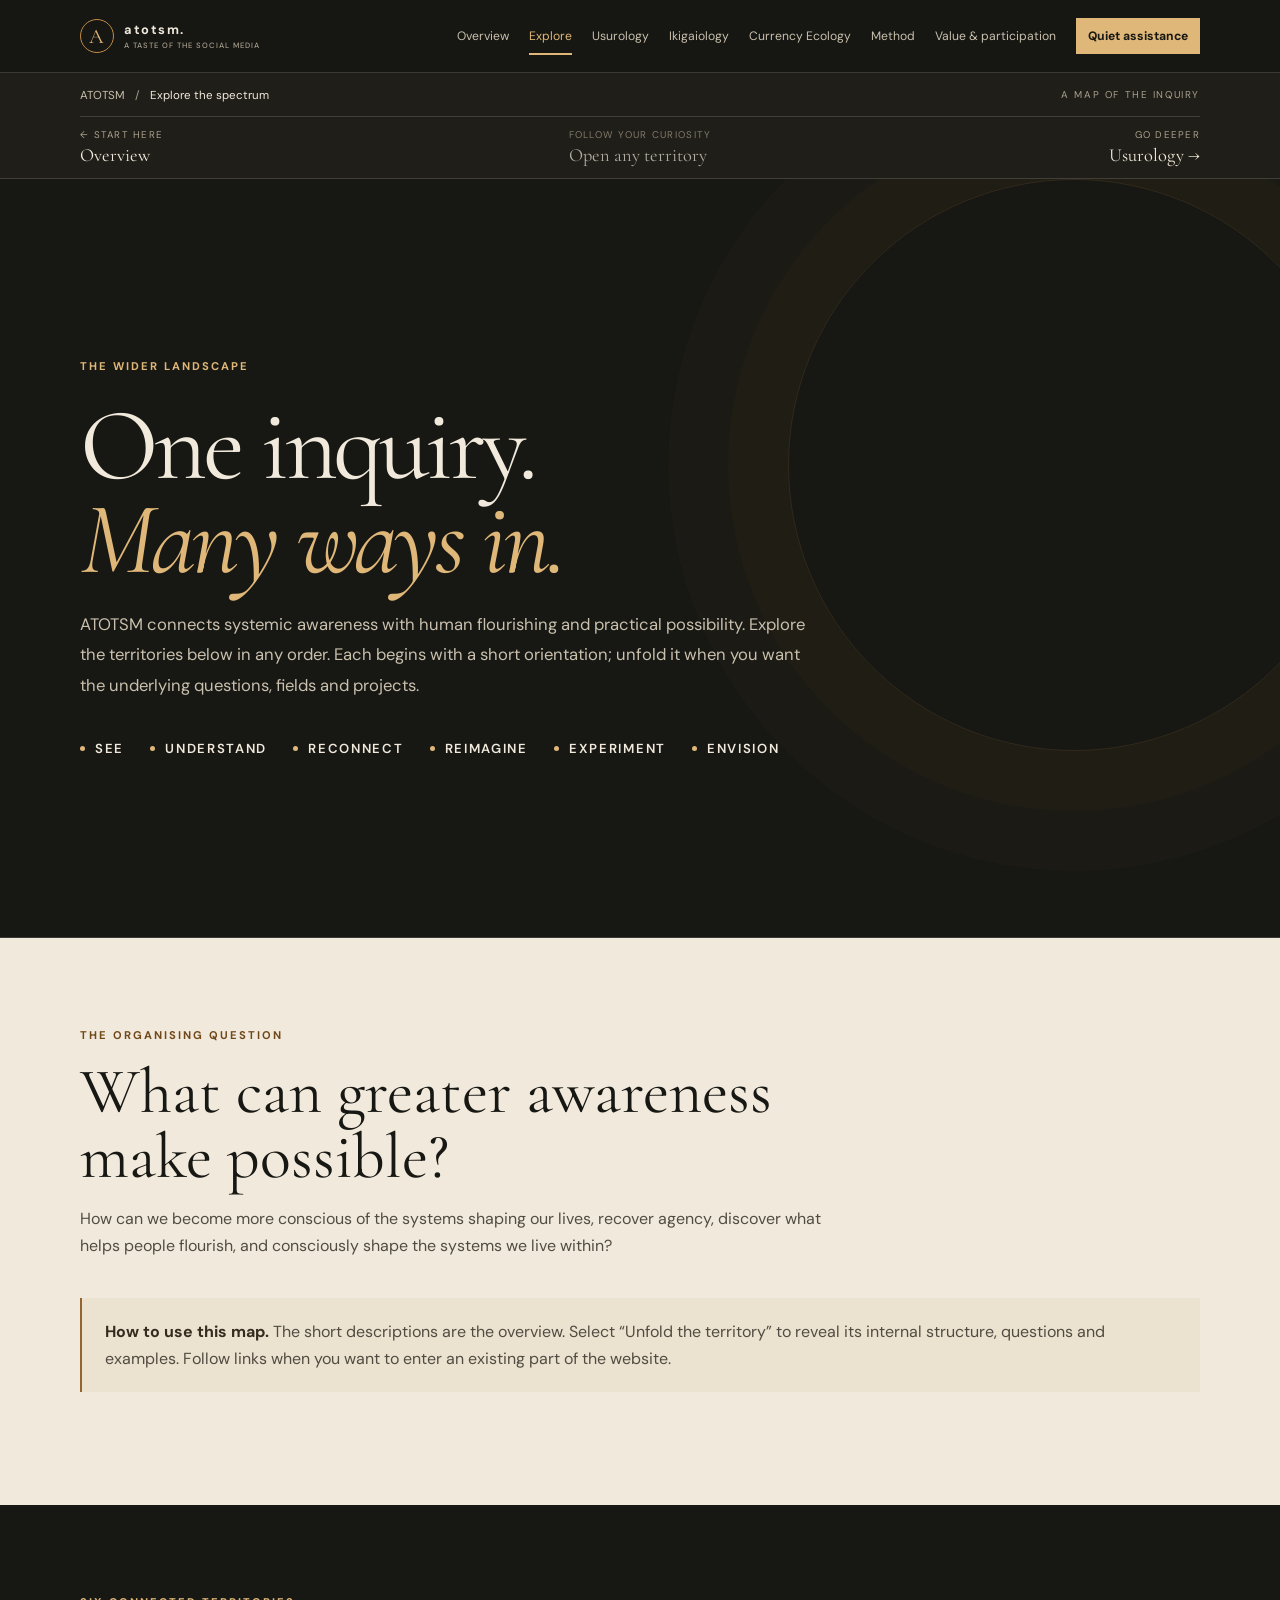
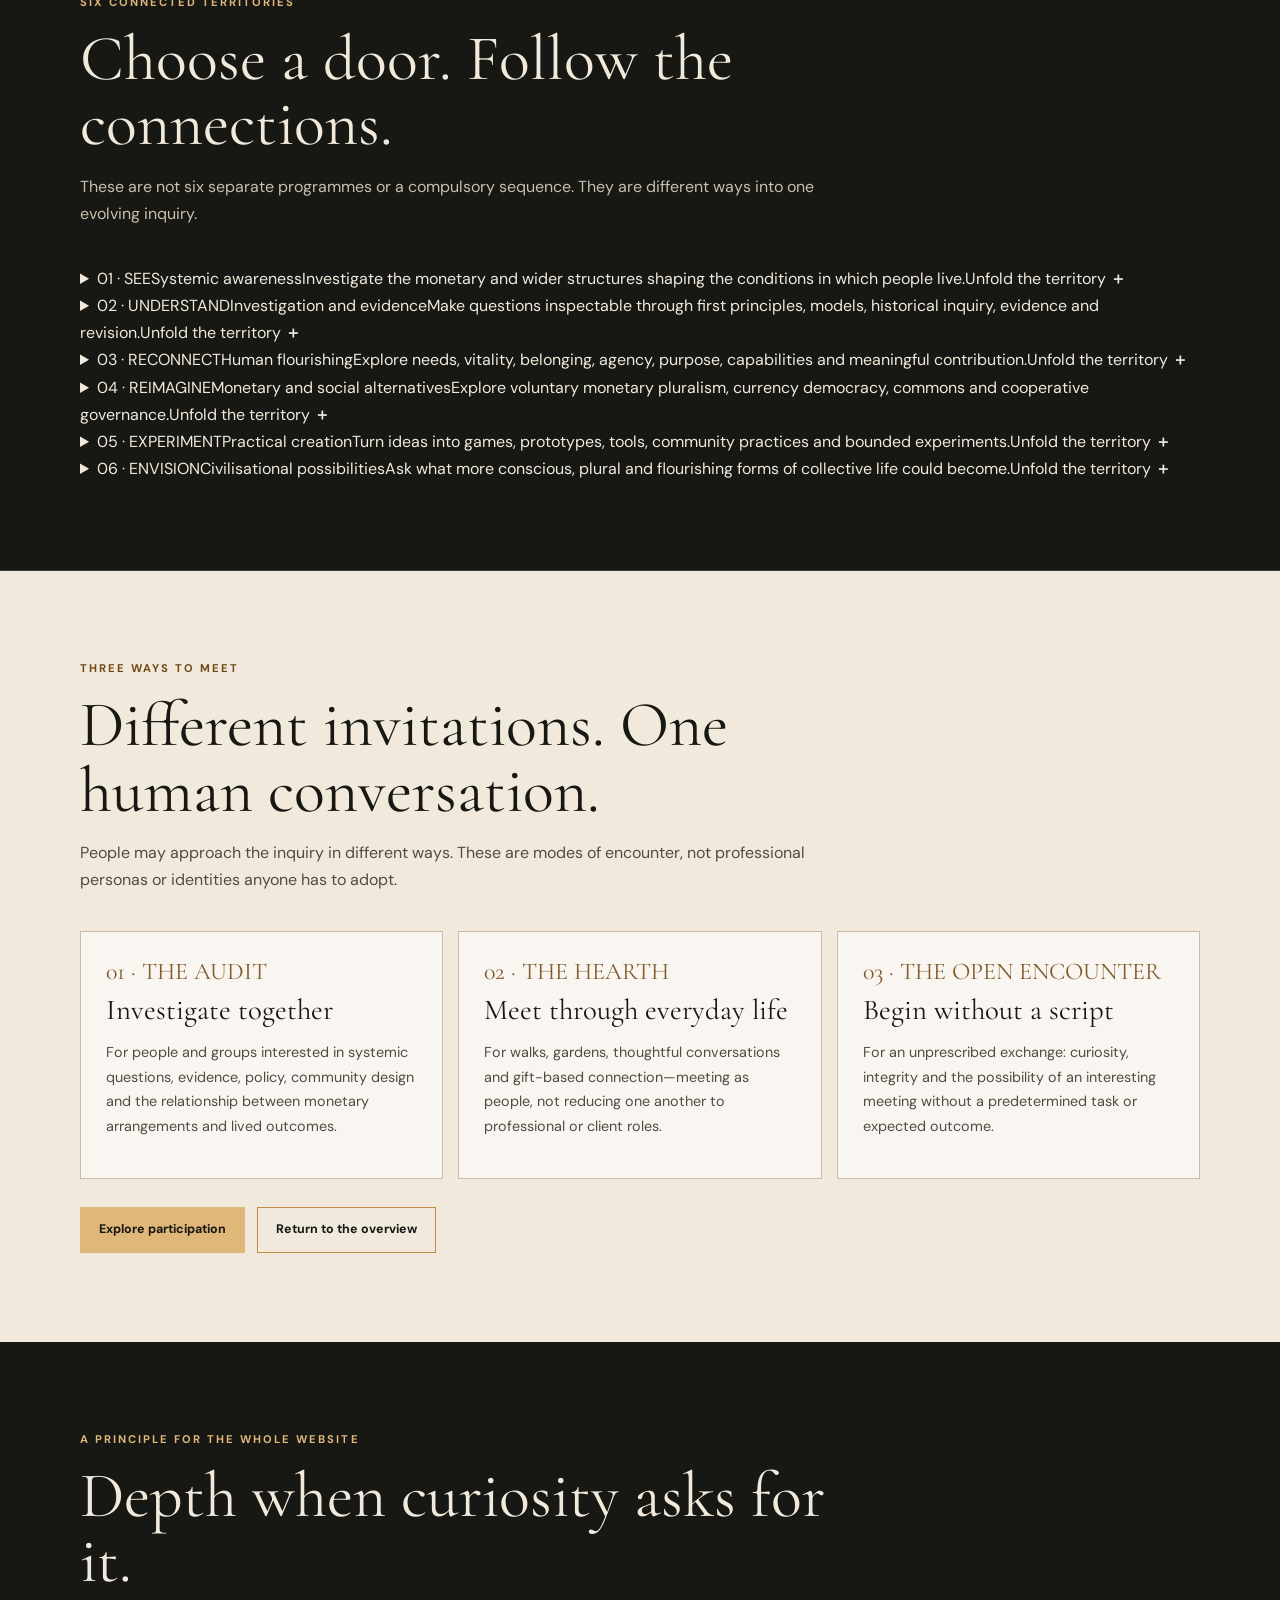
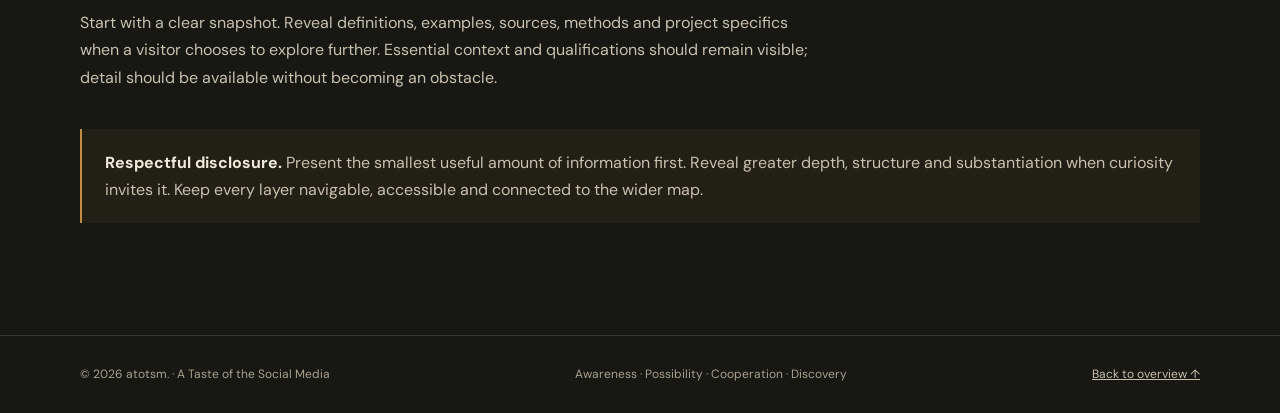
==== explore.html @ e5384b89 "Add expandable ATOTSM spectrum map" ====
<!doctype html>
<html lang="en">
<head>
<meta charset="utf-8">
<meta name="viewport" content="width=device-width,initial-scale=1">
<meta name="description" content="Explore the connected landscape of ATOTSM: systemic awareness, human flourishing, monetary pluralism, practical experiments and civilisational possibilities.">
<title>Explore the spectrum · ATOTSM</title>
<link rel="preconnect" href="https://fonts.googleapis.com">
<link href="https://fonts.googleapis.com/css2?family=Cormorant+Garamond:wght@400;500;600&family=DM+Sans:wght@400;500;600;700&display=swap" rel="stylesheet">
<link rel="stylesheet" href="assets/site.css">
</head>
<body>
<header><nav class="wrap">
<a class="brand" href="index.html"><span class="mark">A</span><span class="brand-word">atotsm.<small>A TASTE OF THE SOCIAL MEDIA</small></span></a>
<button class="menu" aria-expanded="false" aria-controls="site-links">Menu</button>
<div class="links" id="site-links">
<a href="index.html">Overview</a><a href="explore.html" aria-current="page">Explore</a><a href="usurology.html">Usurology</a><a href="ikigaiology.html">Ikigaiology</a><a href="laboratory.html">Currency Ecology</a><a href="method.html">Method</a><a href="value.html">Value & participation</a><a class="cta" href="value.html#quiet-assistance">Quiet assistance</a>
</div>
</nav></header>
<div class="orientation"><div class="wrap orientation-inner">
<div class="orientation-top"><div class="breadcrumb"><a href="index.html">ATOTSM</a><span aria-hidden="true">/</span><span aria-current="page">Explore the spectrum</span></div><div class="page-count">A MAP OF THE INQUIRY</div></div>
<div class="orientation-bottom"><a class="page-step previous" href="index.html"><span>← Start here</span><strong>Overview</strong></a><span class="page-step edge"><span>Follow your curiosity</span><strong>Open any territory</strong></span><a class="page-step next" href="usurology.html"><span>Go deeper</span><strong>Usurology →</strong></a></div>
</div></div>
<main>
<section class="hero"><div class="wrap hero-inner">
<div class="eyebrow">The wider landscape</div>
<h1>One inquiry.<br><em>Many ways in.</em></h1>
<p class="lead">ATOTSM connects systemic awareness with human flourishing and practical possibility. Explore the territories below in any order. Each begins with a short orientation; unfold it when you want the underlying questions, fields and projects.</p>
<div class="concept-set"><span>See</span><span>Understand</span><span>Reconnect</span><span>Reimagine</span><span>Experiment</span><span>Envision</span></div>
</div></section>
<section class="paper"><div class="wrap">
<div class="head"><div class="eyebrow">The organising question</div><h2>What can greater awareness make possible?</h2><p>How can we become more conscious of the systems shaping our lives, recover agency, discover what helps people flourish, and consciously shape the systems we live within?</p></div>
<div class="note"><strong>How to use this map.</strong> The short descriptions are the overview. Select “Unfold the territory” to reveal its internal structure, questions and examples. Follow links when you want to enter an existing part of the website.</div>
</div></section>
<section><div class="wrap">
<div class="head"><div class="eyebrow">Six connected territories</div><h2>Choose a door. Follow the connections.</h2><p>These are not six separate programmes or a compulsory sequence. They are different ways into one evolving inquiry.</p></div>
<div class="spectrum-list">
<article class="spectrum-item"><details><summary><span class="spectrum-index">01 · SEE</span><span class="spectrum-title">Systemic awareness</span><span class="spectrum-summary">Investigate the monetary and wider structures shaping the conditions in which people live.</span><span class="spectrum-action">Unfold the territory <b>＋</b></span></summary><div class="spectrum-reveal"><h3>Usurology and the conditions around us</h3><p>Usurology is the proposed diagnostic inquiry into usury, monetary arrangements, ownership, institutions and their interacting effects. A central concern is persistent usury unawareness: what remains difficult to recognise, how it shapes choices, and how its consequences are distributed.</p><ul><li>Usurpia and the wider systemic landscape</li><li>Persistent Usury Unawareness and the PPPPP lens</li><li>Credit, debt, ownership, power and institutional dynamics</li><li>Effects across personal, relational, communal, societal, ecological and other dimensions</li></ul><a class="text-link" href="usurology.html">Enter Usurology →</a></div></details></article>
<article class="spectrum-item"><details><summary><span class="spectrum-index">02 · UNDERSTAND</span><span class="spectrum-title">Investigation and evidence</span><span class="spectrum-summary">Make questions inspectable through first principles, models, historical inquiry, evidence and revision.</span><span class="spectrum-action">Unfold the territory <b>＋</b></span></summary><div class="spectrum-reveal"><h3>From interpretation to challengeable inquiry</h3><p>The investigative method connects claims to mechanisms, sources, counter-evidence, uncertainty and tests. Models are tools to examine—not conclusions visitors must accept.</p><ul><li>The Lens, first-principles reasoning and the Paradigms</li><li>Historical, institutional, linguistic and theological inquiry</li><li>Simulations such as the Three Villages and the Wörgl exploration</li><li>Claim registers, falsifiability, evidence limits and revision</li></ul><a class="text-link" href="method.html">Explore the method →</a></div></details></article>
<article class="spectrum-item"><details><summary><span class="spectrum-index">03 · RECONNECT</span><span class="spectrum-title">Human flourishing</span><span class="spectrum-summary">Explore needs, vitality, belonging, agency, purpose, capabilities and meaningful contribution.</span><span class="spectrum-action">Unfold the territory <b>＋</b></span></summary><div class="spectrum-reveal"><h3>Ikigaiology and the human dimension</h3><p>Ikigaiology is the constructive counterpart: an inquiry into what helps people and communities flourish. It connects personal development with material conditions, relationships, freedom, care and the living world—without turning purpose into another productivity demand.</p><ul><li>Needs, health, care, belonging and agency</li><li>Signature strengths, learning, meaning and mastery</li><li>Personal, relational, communal and ecological flourishing</li><li>Soevereign inquiry and practices for reconnecting with capacity</li></ul><a class="text-link" href="ikigaiology.html">Explore Ikigaiology →</a></div></details></article>
<article class="spectrum-item"><details><summary><span class="spectrum-index">04 · REIMAGINE</span><span class="spectrum-title">Monetary and social alternatives</span><span class="spectrum-summary">Explore voluntary monetary pluralism, currency democracy, commons and cooperative governance.</span><span class="spectrum-action">Unfold the territory <b>＋</b></span></summary><div class="spectrum-reveal"><h3>Plurality rather than another monopoly</h3><p>Currency democracy asks how people can meaningfully choose and combine monetary arrangements. Different systems may serve different purposes; each needs appropriate access, rights, governance, transparency, safeguards and a fair way to leave.</p><ul><li>National, local, mutual-credit, time-based and purpose currencies</li><li>Currency Democracy and complementary-currency creation</li><li>Commons, cooperatives, community governance and digital infrastructure</li><li>Plural systems designed around real needs, not tokens for their own sake</li></ul><a class="text-link" href="laboratory.html">Enter Currency Ecology →</a></div></details></article>
<article class="spectrum-item"><details><summary><span class="spectrum-index">05 · EXPERIMENT</span><span class="spectrum-title">Practical creation</span><span class="spectrum-summary">Turn ideas into games, prototypes, tools, community practices and bounded experiments.</span><span class="spectrum-action">Unfold the territory <b>＋</b></span></summary><div class="spectrum-reveal"><h3>The Sovereign Laboratory</h3><p>The Laboratory is the applied side: learning through play, testing currency designs, building shared infrastructure and exploring material resilience. A project name in this map indicates an area of work or exploration, not by itself a completed or validated result.</p><ul><li>Pedagogy: Polypoly, Top Trumps and the Playful Economic Playbook</li><li>Currency concepts: Bread Token, Festicoin, Bloom, 3-in-1 and Community Recovery Note</li><li>Digital commons: Unyt Smart Agreements and Yutho</li><li>Ecological and practical grounding: gardening, local resources and community experiments</li></ul><a class="text-link" href="laboratory.html">Explore the current laboratory page →</a></div></details></article>
<article class="spectrum-item"><details><summary><span class="spectrum-index">06 · ENVISION</span><span class="spectrum-title">Civilisational possibilities</span><span class="spectrum-summary">Ask what more conscious, plural and flourishing forms of collective life could become.</span><span class="spectrum-action">Unfold the territory <b>＋</b></span></summary><div class="spectrum-reveal"><h3>From awareness towards Jubilee</h3><p>This horizon gathers constitutional, cultural, ethical and institutional questions. It is an invitation to imagine and examine possible futures—not a claim that one blueprint can resolve every context.</p><ul><li>Jubilee strategies and managed transitions</li><li>Post-Usurpian constitutional and governance proposals</li><li>Intergenerational responsibility and ecological continuity</li><li>Culture, stories, music, play and shared meaning</li></ul><a class="text-link" href="value.html#open-questions">Explore participation and open questions →</a></div></details></article>
</div>
</div></section>
<section class="paper"><div class="wrap">
<div class="head"><div class="eyebrow">Three ways to meet</div><h2>Different invitations. One human conversation.</h2><p>People may approach the inquiry in different ways. These are modes of encounter, not professional personas or identities anyone has to adopt.</p></div>
<div class="cards three">
<article class="card"><div class="num">01 · THE AUDIT</div><h3>Investigate together</h3><p>For people and groups interested in systemic questions, evidence, policy, community design and the relationship between monetary arrangements and lived outcomes.</p></article>
<article class="card"><div class="num">02 · THE HEARTH</div><h3>Meet through everyday life</h3><p>For walks, gardens, thoughtful conversations and gift-based connection—meeting as people, not reducing one another to professional or client roles.</p></article>
<article class="card"><div class="num">03 · THE OPEN ENCOUNTER</div><h3>Begin without a script</h3><p>For an unprescribed exchange: curiosity, integrity and the possibility of an interesting meeting without a predetermined task or expected outcome.</p></article>
</div>
<div class="actions"><a class="btn primary" href="value.html">Explore participation</a><a class="btn" href="index.html">Return to the overview</a></div>
</div></section>
<section><div class="wrap">
<div class="head"><div class="eyebrow">A principle for the whole website</div><h2>Depth when curiosity asks for it.</h2><p>Start with a clear snapshot. Reveal definitions, examples, sources, methods and project specifics when a visitor chooses to explore further. Essential context and qualifications should remain visible; detail should be available without becoming an obstacle.</p></div>
<div class="note"><strong>Respectful disclosure.</strong> Present the smallest useful amount of information first. Reveal greater depth, structure and substantiation when curiosity invites it. Keep every layer navigable, accessible and connected to the wider map.</div>
</div></section>
</main>
<footer><div class="wrap foot"><span>© <span data-year></span> atotsm. · A Taste of the Social Media</span><span>Awareness · Possibility · Cooperation · Discovery</span><a href="index.html">Back to overview ↑</a></div></footer>
<script src="assets/site.js"></script>
</body></html>
---- assets/site.css ----
:root{color-scheme:dark;--bg:#171713;--soft:#24221c;--paper:#f1eadc;--dim:#c9c0ae;--muted:#aaa18f;--gold:#c18b45;--glow:#dfb778;--line:rgba(241,234,220,.16);--serif:"Cormorant Garamond",Georgia,serif;--sans:"DM Sans",system-ui,sans-serif;--max:1120px}*{box-sizing:border-box}html{scroll-behavior:smooth;scroll-padding-top:85px}body{margin:0;background:var(--bg);color:var(--paper);font:16px/1.7 var(--sans)}a{color:inherit}.wrap{width:min(var(--max),calc(100% - 48px));margin:auto}.eyebrow{font-size:.7rem;letter-spacing:.18em;text-transform:uppercase;color:var(--glow);font-weight:700}.gold{color:var(--glow)}header{position:sticky;top:0;z-index:10;background:#171713ed;border-bottom:1px solid var(--line);backdrop-filter:blur(12px)}nav{height:72px;display:flex;align-items:center;justify-content:space-between;gap:18px}.brand{text-decoration:none;letter-spacing:.15em;font-weight:700;font-size:.8rem;display:flex;gap:10px;align-items:center}.mark{border:1px solid var(--gold);border-radius:50%;width:34px;height:34px;display:grid;place-items:center;color:var(--glow);font:1.3rem var(--serif)}.links{display:flex;gap:20px;align-items:center}.links a{font-size:.76rem;text-decoration:none;color:var(--dim)}.links a:hover{color:var(--glow)}.links .cta{background:var(--glow);color:var(--bg);padding:8px 12px;font-weight:700}.menu{display:none;background:none;color:var(--paper);border:1px solid var(--line);padding:8px 12px}.hero{min-height:510px;display:flex;align-items:center;position:relative;overflow:hidden;border-bottom:1px solid var(--line)}.hero:after{content:"";position:absolute;width:570px;height:570px;border:1px solid #c18b4528;border-radius:50%;right:-80px;top:0;box-shadow:0 0 0 60px #c18b4508,0 0 0 120px #c18b4505}.hero-inner{position:relative;z-index:1;padding:90px 0}.hero h1{font:400 clamp(3.6rem,8vw,7rem)/.92 var(--serif);letter-spacing:-.04em;margin:22px 0;max-width:900px}.hero h1 em{color:var(--glow)}.lead{max-width:730px;color:var(--dim);font-size:1.04rem;line-height:1.85}.actions{display:flex;flex-wrap:wrap;gap:12px;margin-top:28px}.btn{display:inline-flex;align-items:center;justify-content:center;min-height:46px;padding:0 18px;border:1px solid var(--gold);text-decoration:none;font-size:.78rem;font-weight:700}.btn.primary{background:var(--glow);border-color:var(--glow);color:var(--bg)}section{padding:88px 0;border-bottom:1px solid var(--line)}.head{max-width:750px;margin-bottom:38px}.head h2{font:400 clamp(2.6rem,5vw,4.5rem)/1.02 var(--serif);margin:14px 0}.head p,.muted{color:var(--dim)}.split{display:grid;grid-template-columns:1fr 1fr;gap:42px;align-items:start}.paper{background:var(--paper);color:var(--bg)}.paper .eyebrow{color:#815a2a}.paper p{color:#514c42}.quote{font:400 clamp(1.6rem,3vw,2.4rem)/1.25 var(--serif);border-left:1px solid var(--gold);padding:12px 0 12px 24px}.cards{display:grid;grid-template-columns:repeat(2,minmax(0,1fr));gap:15px}.cards.three{grid-template-columns:repeat(3,minmax(0,1fr))}.card{border:1px solid var(--line);padding:25px;background:linear-gradient(145deg,#ffffff08,transparent 70%)}.card h3{font:400 1.8rem/1.1 var(--serif);margin:8px 0}.card p,.card li{color:var(--dim);font-size:.9rem}.card ul{padding-left:18px}.card a{color:var(--glow)}.num{font:1.5rem var(--serif);color:var(--glow)}.band{margin-top:16px;padding:24px;border:1px solid #c18b4566;display:grid;grid-template-columns:auto 1fr;gap:18px;align-items:center}.band .symbol{font:2.2rem var(--serif);color:var(--glow)}.band p{margin:4px 0 0;color:var(--dim)}.steps{display:grid;grid-template-columns:repeat(4,1fr);border-block:1px solid var(--line)}.step{padding:22px 18px 22px 0}.step+.step{border-left:1px solid var(--line);padding-left:18px}.step b{color:var(--glow);font:1.7rem var(--serif)}.step h3{font:1.8rem var(--serif);margin:8px 0}.step p{font-size:.85rem;color:var(--muted);margin:0}.grid-six{display:grid;grid-template-columns:repeat(3,1fr);gap:1px;background:var(--line);border:1px solid var(--line)}.domain{background:var(--bg);padding:22px;min-height:145px}.domain small{color:var(--glow);font:1.2rem var(--serif)}.domain h3{font:1.5rem var(--serif);margin:6px 0}.domain p{color:var(--muted);font-size:.82rem;margin:0}.note{padding:20px 23px;border-left:2px solid var(--gold);background:#c18b4510;color:var(--dim);margin:24px 0}.note strong{color:var(--paper)}.tag{display:inline-block;border:1px solid var(--line);padding:3px 8px;color:var(--dim);font-size:.7rem}.table-wrap{overflow-x:auto;border:1px solid var(--line)}table{width:100%;border-collapse:collapse;min-width:650px;text-align:left}th,td{padding:15px 17px;border-bottom:1px solid var(--line);vertical-align:top}th{font:1.2rem var(--serif);color:var(--glow)}td{font-size:.86rem;color:var(--dim)}td strong{color:var(--paper)}footer{padding:28px 0;color:var(--muted);font-size:.75rem}.foot{display:flex;justify-content:space-between;gap:16px;flex-wrap:wrap}.foot a{color:var(--dim)}@media(max-width:800px){.wrap{width:calc(100% - 36px)}.menu{display:block}.links{display:none;position:absolute;top:71px;left:0;right:0;background:var(--bg);padding:20px 22px;border-bottom:1px solid var(--line);flex-direction:column;align-items:stretch}.links.open{display:flex}.hero:after{right:-340px}.split,.cards,.cards.three{grid-template-columns:1fr}.steps{grid-template-columns:1fr 1fr}.step:nth-child(3){border-left:0;border-top:1px solid var(--line);padding-left:0}.step:nth-child(4){border-top:1px solid var(--line)}.grid-six{grid-template-columns:1fr 1fr}section{padding:68px 0}}@media(max-width:440px){.grid-six,.steps{grid-template-columns:1fr}.step+.step{border-left:0;border-top:1px solid var(--line);padding-left:0}.hero h1{font-size:3.5rem}.btn{width:100%}}@media(prefers-reduced-motion:reduce){html{scroll-behavior:auto}}
/* Page orientation */
.links a[aria-current="page"]{color:var(--glow);position:relative}
.links a[aria-current="page"]:after{content:"";position:absolute;left:0;right:0;bottom:-9px;height:2px;background:var(--glow)}
.orientation{background:#201e18;border-bottom:1px solid var(--line)}
.orientation-inner{padding:13px 0 12px}
.orientation-top,.orientation-bottom{display:flex;align-items:center;justify-content:space-between;gap:18px}
.breadcrumb{display:flex;align-items:center;gap:10px;font-size:.72rem;color:var(--muted)}
.breadcrumb a{color:var(--dim);text-decoration:none}
.breadcrumb [aria-current="page"]{color:var(--paper)}
.page-count{font-size:.62rem;letter-spacing:.16em;color:var(--muted)}
.page-count strong{font-size:.9rem;color:var(--glow);margin:0 3px}
.orientation-bottom{margin-top:10px;border-top:1px solid var(--line);padding-top:10px}
.page-step{display:flex;flex-direction:column;gap:1px;text-decoration:none;min-width:130px}
.page-step span{font-size:.61rem;letter-spacing:.13em;text-transform:uppercase;color:var(--muted)}
.page-step strong{font:1.15rem var(--serif);color:var(--paper)}
.page-step:hover strong{color:var(--glow)}
.page-step.next{text-align:right}
.page-step.edge{opacity:.7}
.section-map{position:relative;text-align:center}
.section-map summary{list-style:none;cursor:pointer;border:1px solid var(--line);padding:5px 11px;color:var(--dim);font-size:.7rem}
.section-map summary::-webkit-details-marker{display:none}
.section-map summary span{color:var(--glow);margin-left:7px}
.section-map nav{height:auto;display:flex;align-items:stretch;position:absolute;z-index:12;top:calc(100% + 8px);left:50%;transform:translateX(-50%);width:min(310px,80vw);padding:8px;background:#24221c;border:1px solid var(--line);box-shadow:0 12px 35px #0008;flex-direction:column;gap:0}
.section-map nav a{padding:8px 10px;text-align:left;text-decoration:none;color:var(--dim);font-size:.76rem;border-bottom:1px solid var(--line)}
.section-map nav a:last-child{border-bottom:0}
.section-map nav a:hover{color:var(--glow);background:#ffffff08}
@media(max-width:800px){
 .links a[aria-current="page"]:after{bottom:-4px}
 .orientation-inner{padding:10px 0}
 .orientation-bottom{gap:8px}
 .page-step{min-width:0;max-width:34%}
 .page-step strong{font-size:1rem}
 .section-map{flex:0 0 auto}
 .section-map summary{padding:6px 8px}
}
@media(max-width:440px){
 .page-step span{font-size:.53rem}
 .page-step strong{font-size:.9rem}
 .breadcrumb{font-size:.66rem}
}

/* Homepage editorial hierarchy */
.hero-invitation{max-width:680px;color:var(--muted);font-size:.9rem;line-height:1.8;margin-top:12px}
.concept-set{display:flex;align-items:center;flex-wrap:wrap;gap:12px 26px;margin:38px 0 0;color:var(--paper);font:600 .82rem/1.5 var(--sans);letter-spacing:.13em;text-transform:uppercase}.concept-set span{display:inline-flex;align-items:center;gap:10px;white-space:nowrap}.concept-set span:before{content:"";display:block;width:5px;height:5px;flex:0 0 5px;border-radius:50%;background:var(--glow)}@media(max-width:600px){.concept-set{display:grid;grid-template-columns:repeat(2,max-content);column-gap:22px;row-gap:16px;margin-top:32px;font-size:.72rem;letter-spacing:.1em}.concept-set span{gap:8px}}
.display-heading{font:400 clamp(2.7rem,5vw,4.5rem)/1.02 var(--serif);margin:15px 0}
.display-heading em{color:#a16f35;font-style:italic}
.explore-steps{display:grid;grid-template-columns:repeat(4,minmax(0,1fr));border-block:1px solid var(--line)}
.explore-step{display:flex;flex-direction:column;padding:24px 20px 22px 0;min-height:250px;text-decoration:none}
.explore-step+.explore-step{border-left:1px solid var(--line);padding-left:20px}
.explore-number{color:var(--glow);font-size:.68rem;letter-spacing:.15em;font-weight:700}
.explore-step h3{font:400 1.85rem/1.1 var(--serif);margin:18px 0 8px}
.explore-step p{font-size:.84rem;color:var(--dim);margin:0 0 20px}
.step-link{margin-top:auto;color:var(--glow);font-size:.75rem}
.condition-grid,.discipline-grid{display:grid;grid-template-columns:repeat(2,minmax(0,1fr));gap:16px}
.condition-card,.discipline-card{border:1px solid var(--line);padding:clamp(22px,4vw,38px);position:relative}
.condition-card{background:#fff9}
.condition-card.arcadia{background:#fff}
.condition-symbol{font:2.4rem var(--serif);color:#a16f35;margin-bottom:20px}
.condition-kicker{font-size:.68rem;letter-spacing:.15em;text-transform:uppercase;color:#74654f;margin-top:8px}
.condition-card h3,.discipline-card h3{font:400 clamp(2.5rem,4vw,3.6rem)/1 var(--serif);margin:10px 0;color:var(--bg)}
.condition-quote{font:italic 1.35rem/1.3 var(--serif);color:#6a553b}
.condition-card p:not(.condition-quote){font-size:.87rem;line-height:1.8;color:#514c42}
.coexist-note{border-left:2px solid #a16f35;padding:18px 22px;margin-top:18px;color:#514c42;background:#a16f350c}
.coexist-note strong{color:#352c20}
.discipline-card{background:linear-gradient(145deg,#ffffff08,transparent 70%)}
.discipline-top{display:flex;justify-content:space-between;align-items:center;border-bottom:1px solid var(--line);padding-bottom:13px;margin-bottom:25px;color:var(--muted);font-size:.68rem;letter-spacing:.13em;text-transform:uppercase}
.discipline-top b{font:1.6rem var(--serif);color:var(--glow)}
.discipline-card h3{color:var(--paper)}
.discipline-card .eyebrow{margin-top:8px}
.discipline-tagline{font:italic 1.35rem/1.3 var(--serif);color:var(--glow);margin:12px 0}
.discipline-card p:not(.discipline-tagline){font-size:.88rem;color:var(--dim)}
.text-link{display:inline-flex;gap:12px;align-items:center;margin-top:18px;text-decoration:none;color:var(--glow);font-size:.8rem;font-weight:700}
.text-link:hover{color:var(--paper)}
.integration{display:grid;grid-template-columns:auto 1fr auto;gap:22px;align-items:center;padding:24px;border:1px solid #c18b4566;margin-top:16px}
.integration-symbol{font:2.7rem var(--serif);color:var(--glow);white-space:nowrap}
.integration strong{font:1.25rem var(--serif)}
.integration p{margin:5px 0 0;color:var(--dim);font-size:.85rem}
.integration-arrow{font-size:2rem;color:var(--glow)}
@media(max-width:800px){
 .explore-steps{grid-template-columns:1fr 1fr}
 .explore-step{min-height:220px;padding:20px 15px 20px 0}
 .explore-step+.explore-step{padding-left:15px}
 .explore-step:nth-child(3){border-left:0;border-top:1px solid var(--line);padding-left:0}
 .explore-step:nth-child(4){border-top:1px solid var(--line)}
 .condition-grid,.discipline-grid{grid-template-columns:1fr}
}
@media(max-width:440px){
 .explore-steps{grid-template-columns:1fr}
 .explore-step,.explore-step+.explore-step,.explore-step:nth-child(3){border-left:0;padding:20px 0;min-height:0}
 .explore-step+.explore-step{border-top:1px solid var(--line)}
 .four-words{font-size:1.08rem;gap:7px;margin-top:35px}
 .integration{grid-template-columns:auto 1fr;gap:12px}
 .integration-arrow{display:none}
}

.brand-word{display:flex;flex-direction:column;gap:0;line-height:1.1;letter-spacing:.12em}.brand-word small{font-size:.48rem;letter-spacing:.13em;color:var(--muted);font-weight:500;margin-top:4px}.four-words{text-transform:uppercase;letter-spacing:.13em}.glossary{border-top:1px solid var(--line)}.glossary details{border-bottom:1px solid var(--line);padding:15px 0}.glossary summary{cursor:pointer;list-style:none;color:var(--glow);font:1.45rem var(--serif);display:flex;justify-content:space-between;gap:16px}.glossary summary::-webkit-details-marker{display:none}.glossary summary:after{content:'＋';font:1rem var(--sans);color:var(--muted)}.glossary details[open] summary:after{content:'−'}.glossary details p{max-width:760px;color:var(--dim);margin:12px 0 4px}.paper .glossary{border-color:#0002}.paper .glossary details{border-color:#0002}.paper .glossary summary{color:#815a2a}.paper .glossary details p{color:#514c42}

.identity-line{margin-top:13px;color:var(--muted);font-size:.68rem;letter-spacing:.12em;text-transform:uppercase}.identity-line span{color:var(--glow)}


/* Contrast corrections: light-paper sections must use dark, readable text. */
.paper .head p,
.paper .muted,
.paper .card p,
.paper .card li,
.paper .step p,
.paper .domain p,
.paper .band p,
.paper td,
.paper .note,
.paper .note p {color:#514c42}
.paper .card .num,
.paper .num,
.paper .step b,
.paper th,
.paper .tag,
.paper .text-link {color:#815a2a}
.paper .note {background:#a16f3512;border-left-color:#94652f}
.paper .note strong {color:#352c20}
.paper .card {border-color:#c8bda9;background:#fff9}
.paper .card a {color:#704819}
.paper .card a:hover,
.paper .text-link:hover {color:#352c20}
.paper .eyebrow {color:#704819}
.paper .condition-card .eyebrow,
.paper .discipline-card .eyebrow {color:#704819}
.paper .condition-card h3,
.paper .discipline-card h3 {color:#25231e}
.paper .condition-card p:not(.condition-quote),
.paper .condition-quote,
.paper .coexist-note {color:#514c42}
.paper .coexist-note strong {color:#352c20}
.paper .section-map nav {background:#fffaf0}
.paper .section-map nav a {color:#514c42}
.paper .section-map nav a:hover {color:#352c20;background:#a16f3512}
.paper .tag {border-color:#c8bda9}

/* In-page navigation arrival feedback; the single scroll offset is html scroll-padding-top. */
main section.section-arrival {animation:section-arrival 1.8s ease-out}
@keyframes section-arrival {
  0% {outline:2px solid #c18b45;outline-offset:-5px}
  70% {outline:2px solid #c18b4566;outline-offset:-5px}
  100% {outline:2px solid transparent;outline-offset:-5px}
}
:focus-visible {outline:2px solid var(--glow);outline-offset:4px}
@media(prefers-reduced-motion:reduce) {
  html {scroll-behavior:auto}
  main section.section-arrival {animation:none;outline:2px solid var(--gold);outline-offset:-5px}
}

/* In-place expandable exploration cards */
.explore-step{min-width:0;min-height:0;padding:0;display:flex;flex-direction:column;border:1px solid transparent;transition:background .2s,border-color .2s}
.explore-step+.explore-step{border-left:1px solid var(--line);padding-left:0}
.step-toggle{width:100%;flex:1;display:flex;flex-direction:column;align-items:flex-start;gap:12px;padding:24px 20px 22px;background:transparent;border:0;color:inherit;text-align:left;font:inherit;cursor:pointer}
.step-question{font:400 1.85rem/1.1 var(--serif);color:var(--paper);margin:6px 0 0;transition:color .2s}
.step-prompt{font-size:.84rem;line-height:1.7;color:var(--dim)}
.step-link{display:flex;justify-content:space-between;align-items:center;gap:12px;width:100%;margin-top:auto;padding-top:12px;color:var(--glow);font-size:.75rem}
.step-toggle:hover .step-question,.step-toggle[aria-expanded="true"] .step-question{color:var(--glow)}
.step-toggle:focus-visible{outline:2px solid var(--glow);outline-offset:-5px}
.explore-step.is-open{border-color:#c18b4566;background:#c18b450a}
.step-reveal{padding:0 20px 24px;border-top:1px solid var(--line);animation:step-reveal-in .28s ease-out}
.step-reveal[hidden]{display:none}
.step-reveal p{font-size:.84rem;line-height:1.75;color:var(--dim);margin:16px 0 0}
.step-next{display:inline-flex;gap:10px;align-items:center;margin-top:16px;color:var(--glow);font-size:.76rem;font-weight:700;text-decoration:none}
.step-next:hover{text-decoration:underline}
@keyframes step-reveal-in{from{opacity:0;transform:translateY(-5px)}to{opacity:1;transform:translateY(0)}}
@media(max-width:800px){
 .explore-step,.explore-step+.explore-step{padding:0}
 .step-toggle{padding:20px 15px}
 .step-reveal{padding:0 15px 20px}
}
@media(max-width:440px){
 .explore-step,.explore-step+.explore-step,.explore-step:nth-child(3){border-left:0;padding:0;min-height:0}
 .explore-step+.explore-step{border-top:1px solid var(--line)}
 .step-toggle{padding:20px 0}
 .step-reveal{padding:0 0 20px}
}
@media(prefers-reduced-motion:reduce){
 .explore-step,.step-question{transition:none}
 .step-reveal{animation:none}
}

/* Accordion open-state: remove the card-side rule; separate reveal with a top rule only. */
.explore-step.is-open{border-color:transparent;background:transparent}
.explore-step+.explore-step{border-left:0}
.explore-step{border-right:0}
.explore-step:first-child{border-left:0}
.step-reveal{border-top:1px solid var(--line)}
.explore-step.is-open .step-reveal{border-top-color:#c18b4566}


/* Distinct editorial treatment for the investigation/flourishing statement. */
.discipline-quote{font:italic 1.25rem/1.5 var(--serif)!important;color:#815a2a!important;border-left:2px solid #a16f35;padding:10px 0 10px 18px;margin:20px 0}
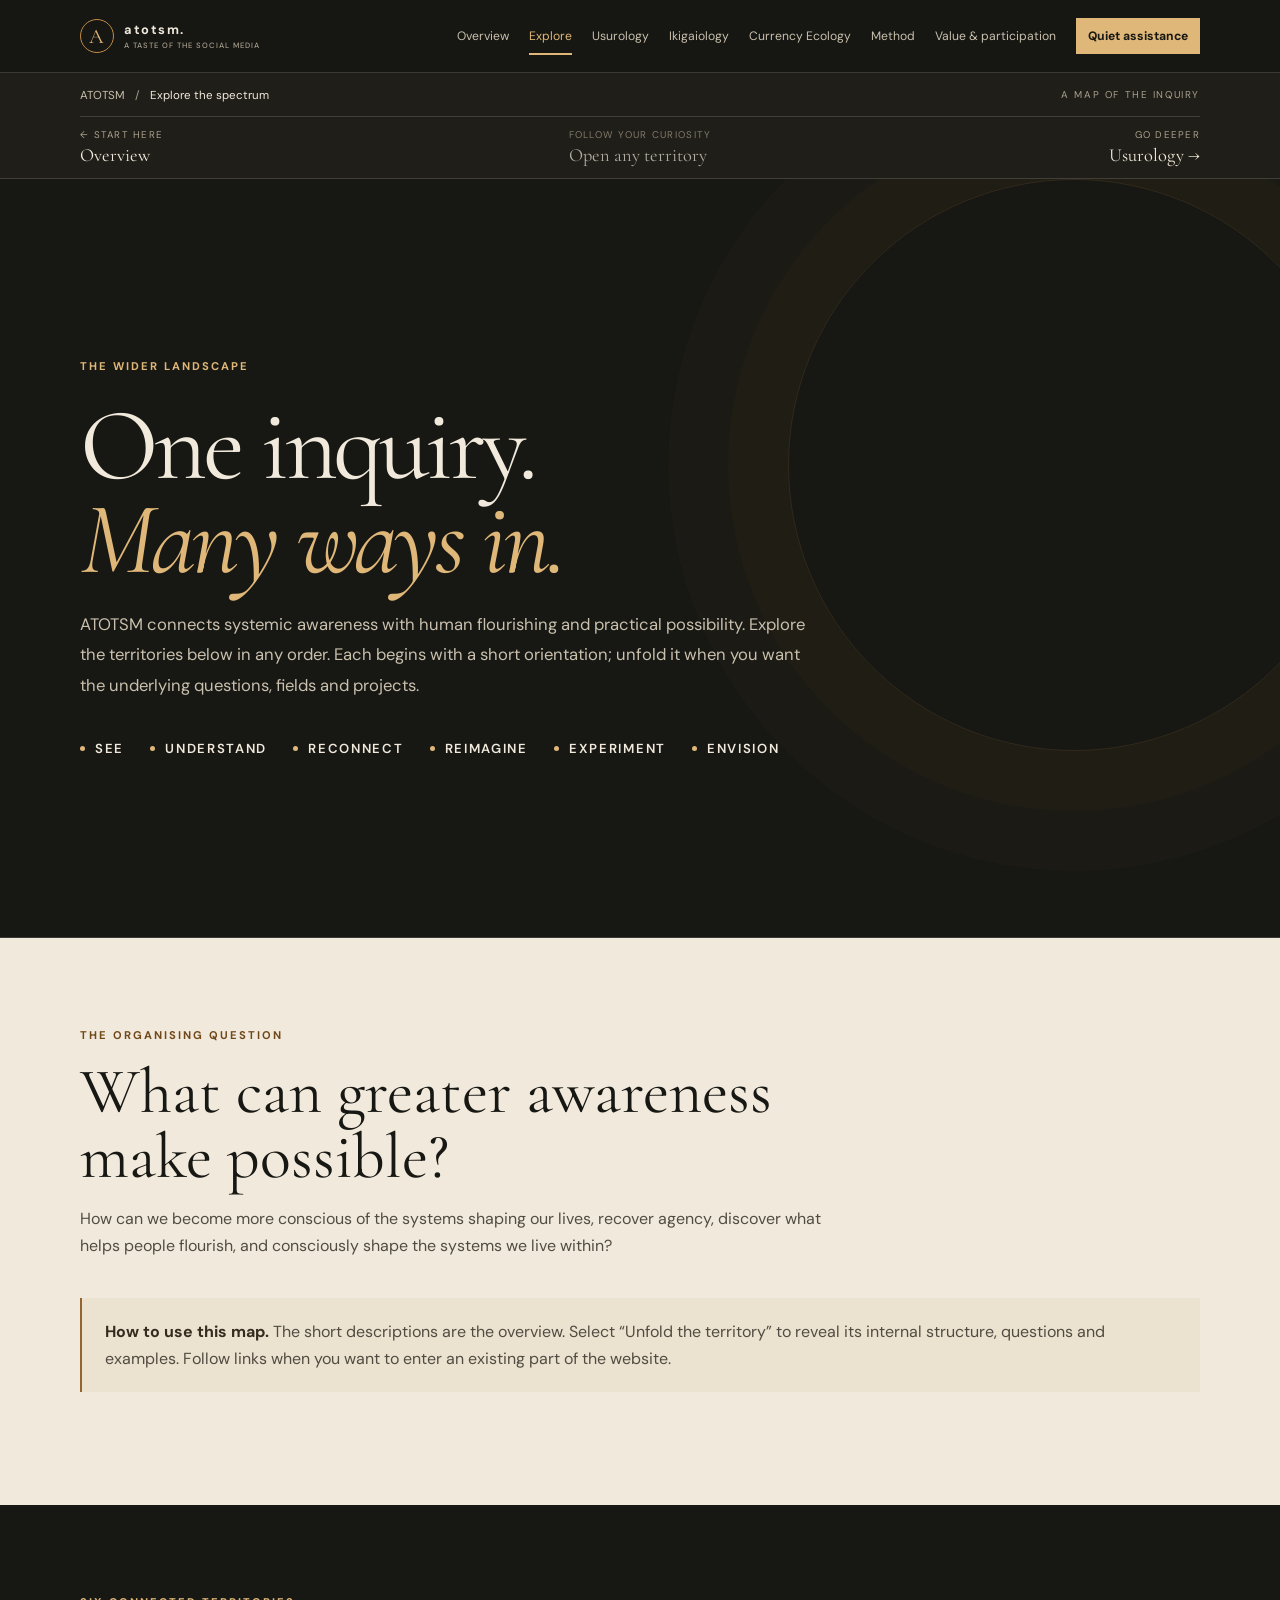
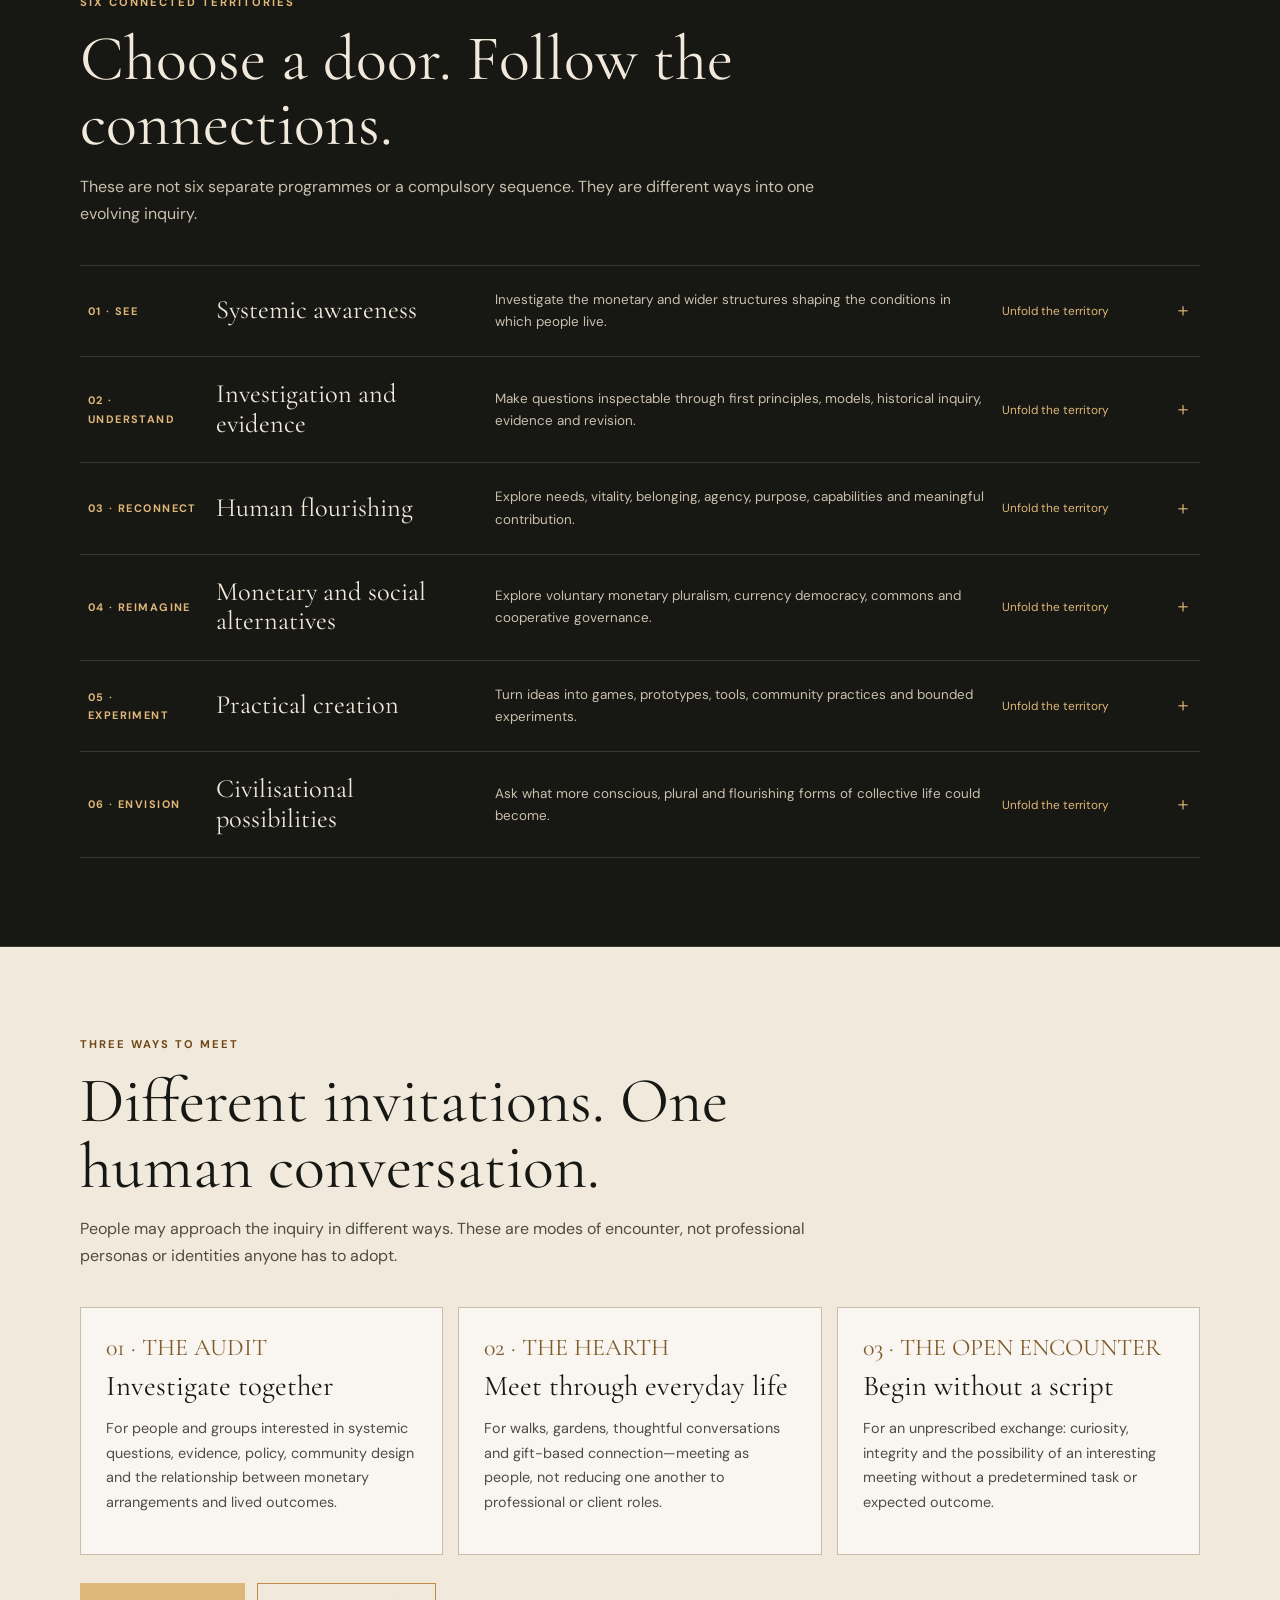
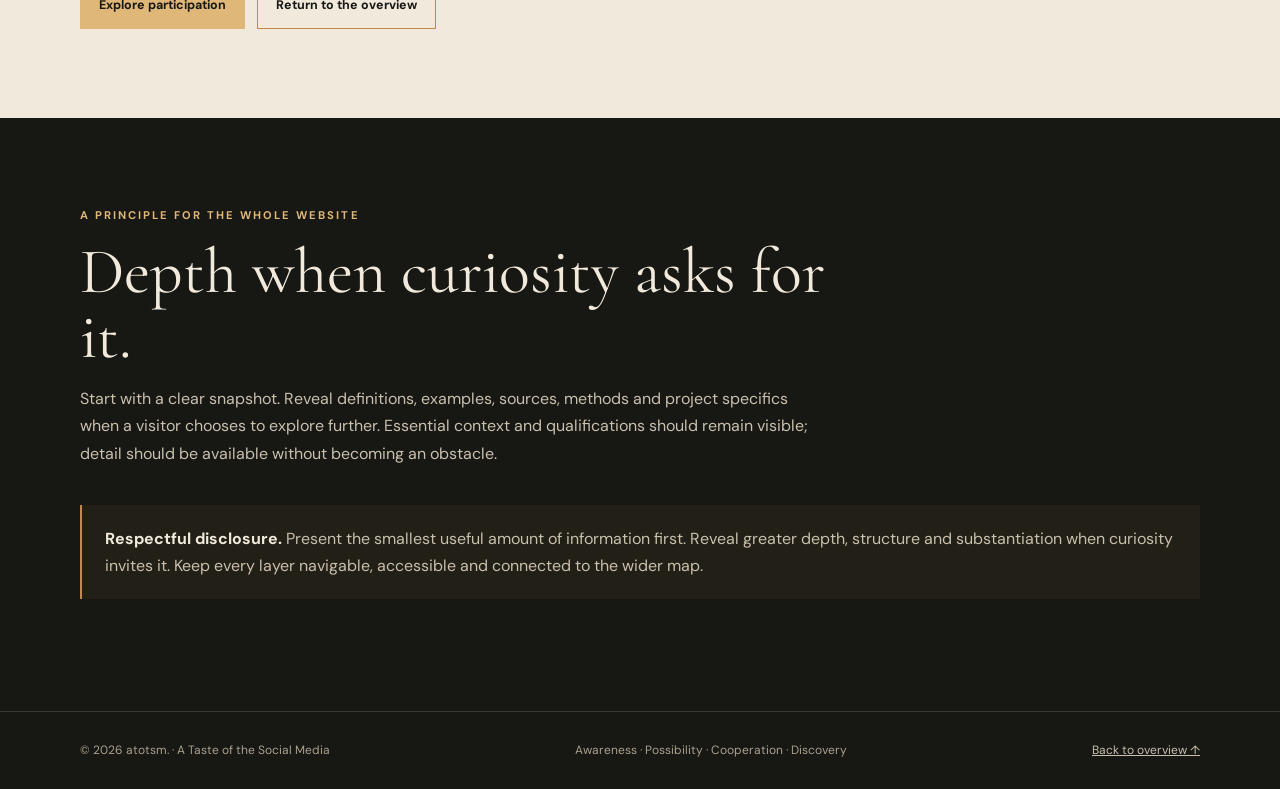
==== commit b359e62a: "Expand complementary currency ecology examples" ====
--- a/explore.html
+++ b/explore.html
@@ -38,7 +38,31 @@
 <article class="spectrum-item"><details><summary><span class="spectrum-index">01 · SEE</span><span class="spectrum-title">Systemic awareness</span><span class="spectrum-summary">Investigate the monetary and wider structures shaping the conditions in which people live.</span><span class="spectrum-action">Unfold the territory <b>＋</b></span></summary><div class="spectrum-reveal"><h3>Usurology and the conditions around us</h3><p>Usurology is the proposed diagnostic inquiry into usury, monetary arrangements, ownership, institutions and their interacting effects. A central concern is persistent usury unawareness: what remains difficult to recognise, how it shapes choices, and how its consequences are distributed.</p><ul><li>Usurpia and the wider systemic landscape</li><li>Persistent Usury Unawareness and the PPPPP lens</li><li>Credit, debt, ownership, power and institutional dynamics</li><li>Effects across personal, relational, communal, societal, ecological and other dimensions</li></ul><a class="text-link" href="usurology.html">Enter Usurology →</a></div></details></article>
 <article class="spectrum-item"><details><summary><span class="spectrum-index">02 · UNDERSTAND</span><span class="spectrum-title">Investigation and evidence</span><span class="spectrum-summary">Make questions inspectable through first principles, models, historical inquiry, evidence and revision.</span><span class="spectrum-action">Unfold the territory <b>＋</b></span></summary><div class="spectrum-reveal"><h3>From interpretation to challengeable inquiry</h3><p>The investigative method connects claims to mechanisms, sources, counter-evidence, uncertainty and tests. Models are tools to examine—not conclusions visitors must accept.</p><ul><li>The Lens, first-principles reasoning and the Paradigms</li><li>Historical, institutional, linguistic and theological inquiry</li><li>Simulations such as the Three Villages and the Wörgl exploration</li><li>Claim registers, falsifiability, evidence limits and revision</li></ul><a class="text-link" href="method.html">Explore the method →</a></div></details></article>
 <article class="spectrum-item"><details><summary><span class="spectrum-index">03 · RECONNECT</span><span class="spectrum-title">Human flourishing</span><span class="spectrum-summary">Explore needs, vitality, belonging, agency, purpose, capabilities and meaningful contribution.</span><span class="spectrum-action">Unfold the territory <b>＋</b></span></summary><div class="spectrum-reveal"><h3>Ikigaiology and the human dimension</h3><p>Ikigaiology is the constructive counterpart: an inquiry into what helps people and communities flourish. It connects personal development with material conditions, relationships, freedom, care and the living world—without turning purpose into another productivity demand.</p><ul><li>Needs, health, care, belonging and agency</li><li>Signature strengths, learning, meaning and mastery</li><li>Personal, relational, communal and ecological flourishing</li><li>Soevereign inquiry and practices for reconnecting with capacity</li></ul><a class="text-link" href="ikigaiology.html">Explore Ikigaiology →</a></div></details></article>
-<article class="spectrum-item"><details><summary><span class="spectrum-index">04 · REIMAGINE</span><span class="spectrum-title">Monetary and social alternatives</span><span class="spectrum-summary">Explore voluntary monetary pluralism, currency democracy, commons and cooperative governance.</span><span class="spectrum-action">Unfold the territory <b>＋</b></span></summary><div class="spectrum-reveal"><h3>Plurality rather than another monopoly</h3><p>Currency democracy asks how people can meaningfully choose and combine monetary arrangements. Different systems may serve different purposes; each needs appropriate access, rights, governance, transparency, safeguards and a fair way to leave.</p><ul><li>National, local, mutual-credit, time-based and purpose currencies</li><li>Currency Democracy and complementary-currency creation</li><li>Commons, cooperatives, community governance and digital infrastructure</li><li>Plural systems designed around real needs, not tokens for their own sake</li></ul><a class="text-link" href="laboratory.html">Enter Currency Ecology →</a></div></details></article>
+<article class="spectrum-item"><details><summary><span class="spectrum-index">04 · REIMAGINE</span><span class="spectrum-title">Monetary and social alternatives</span><span class="spectrum-summary">Explore voluntary monetary pluralism, currency democracy, commons and cooperative governance.</span><span class="spectrum-action">Unfold the territory <b>＋</b></span></summary><div class="spectrum-reveal"><h3>Plurality rather than another monopoly</h3>
+<p>Currency democracy asks how people can meaningfully choose and combine monetary arrangements. The aim is not to replace a national currency with another single currency, nor to impose one alternative monetary philosophy. It is to enable a diverse ecology of exchange systems that can complement one another and serve different human purposes.</p>
+<details class="spectrum-nested"><summary>We already know more currencies than we think <span>＋</span></summary>
+<div class="spectrum-nested-body">
+<p>Airline miles, supermarket and retail points, festival tokens, gift cards, store credit and videogame currencies are already familiar parts of everyday life. Time credits, local currencies and mutual-credit networks extend the idea into care, community and economic cooperation. These systems are not identical, and not all are currencies in the same technical or legal sense. Yet they show that people already understand exchange systems designed around particular purposes.</p>
+<p>In an Ikigai-oriented community, play, creativity, learning and shared experiences are meaningful dimensions of life. A game currency can therefore have a complementary role: it may recognise participation, collaboration or creative contribution, and could connect with other community systems where people choose to make those exchanges possible. Even when it remains inside a game, it can complement wider life by serving a distinct purpose. Convertibility is one possible design feature, not a prerequisite for complementary value.</p>
+<p>The question is not whether people can imagine these designs. We already encounter many of them. The deeper question is how to build sufficient understanding, confidence and trustworthy conditions to use a wider range of models.</p>
+</div></details>
+<details class="spectrum-nested"><summary>Two examples: mobility and care <span>＋</span></summary>
+<div class="spectrum-nested-body">
+<p><strong>Curitiba, Brazil — bus transfer tokens.</strong> Curitiba's public transport system used paper transfer tokens to let passengers change buses without paying a second fare. The token served a specific purpose within a larger transport network. The paper-token arrangement was abandoned after widespread forgery, illustrating that useful exchange designs also need reliable verification and administration.</p>
+<p><strong>Japan — Fureai Kippu.</strong> These time-credit arrangements recognised help given to older people and others needing care. Participants could earn credits through assistance and, in some schemes, save or transfer them to obtain care later or support family members. The model made time, attention and reciprocity visible as forms of value that ordinary money may not adequately recognise.</p>
+</div></details>
+<details class="spectrum-nested"><summary>How can trust grow? <span>＋</span></summary>
+<div class="spectrum-nested-body">
+<p>People need to understand how a system works, who stands behind it, what gives its credits value, how they can earn and use them, what happens when something goes wrong, and whether its rules are fair. Trust grows through transparent and understandable rules, accountable governance, reliable records, accessible ways to use or redeem credits, safeguards against abuse and real-world experience.</p>
+<p>Start with a purpose, design with the people who will use the system, test it at a manageable scale, publish what works and what does not, and improve it together. The aim is not to persuade everyone to adopt every model. It is to make different possibilities understandable and trustworthy enough that communities can choose what genuinely serves them.</p>
+</div></details>
+<details class="spectrum-nested"><summary>A note on Yin–Yang currencies <span>＋</span></summary>
+<div class="spectrum-nested-body">
+<p>In Bernard Lietaer's Yin–Yang framing, Yang-like currencies tend towards centralised issuance, competition and wider-scale exchange, while Yin-like currencies tend towards decentralised creation, cooperation and community relationships. These are tendencies, not moral labels. The aspiration is not to replace Yang with Yin, or to install another single currency, but to let different forms coexist and complement one another.</p>
+<p>A monetary system in balance is not one currency doing everything. It is different currencies working together, each serving purposes for which it is suited, within fair and trustworthy arrangements.</p>
+</div></details>
+<ul><li>National, local, mutual-credit, time-based, game-based and purpose currencies</li><li>Currency democracy and voluntary monetary pluralism</li><li>Commons, cooperatives, community governance and digital infrastructure</li><li>Plural systems designed around real needs, not tokens for their own sake</li></ul>
+<a class="text-link" href="laboratory.html">Enter Currency Ecology →</a></div></details></article>
 <article class="spectrum-item"><details><summary><span class="spectrum-index">05 · EXPERIMENT</span><span class="spectrum-title">Practical creation</span><span class="spectrum-summary">Turn ideas into games, prototypes, tools, community practices and bounded experiments.</span><span class="spectrum-action">Unfold the territory <b>＋</b></span></summary><div class="spectrum-reveal"><h3>The Sovereign Laboratory</h3><p>The Laboratory is the applied side: learning through play, testing currency designs, building shared infrastructure and exploring material resilience. A project name in this map indicates an area of work or exploration, not by itself a completed or validated result.</p><ul><li>Pedagogy: Polypoly, Top Trumps and the Playful Economic Playbook</li><li>Currency concepts: Bread Token, Festicoin, Bloom, 3-in-1 and Community Recovery Note</li><li>Digital commons: Unyt Smart Agreements and Yutho</li><li>Ecological and practical grounding: gardening, local resources and community experiments</li></ul><a class="text-link" href="laboratory.html">Explore the current laboratory page →</a></div></details></article>
 <article class="spectrum-item"><details><summary><span class="spectrum-index">06 · ENVISION</span><span class="spectrum-title">Civilisational possibilities</span><span class="spectrum-summary">Ask what more conscious, plural and flourishing forms of collective life could become.</span><span class="spectrum-action">Unfold the territory <b>＋</b></span></summary><div class="spectrum-reveal"><h3>From awareness towards Jubilee</h3><p>This horizon gathers constitutional, cultural, ethical and institutional questions. It is an invitation to imagine and examine possible futures—not a claim that one blueprint can resolve every context.</p><ul><li>Jubilee strategies and managed transitions</li><li>Post-Usurpian constitutional and governance proposals</li><li>Intergenerational responsibility and ecological continuity</li><li>Culture, stories, music, play and shared meaning</li></ul><a class="text-link" href="value.html#open-questions">Explore participation and open questions →</a></div></details></article>
 </div>
--- a/assets/site.css
+++ b/assets/site.css
@@ -192,3 +192,36 @@
 
 /* Distinct editorial treatment for the investigation/flourishing statement. */
 .discipline-quote{font:italic 1.25rem/1.5 var(--serif)!important;color:#815a2a!important;border-left:2px solid #a16f35;padding:10px 0 10px 18px;margin:20px 0}
+
+
+/* ATOTSM spectrum map: progressive disclosure with native accessible details. */
+.spectrum-list{border-top:1px solid var(--line)}
+.spectrum-item{border-bottom:1px solid var(--line)}
+.spectrum-item details>summary{list-style:none;display:grid;grid-template-columns:110px minmax(180px,.8fr) minmax(220px,1.5fr) 190px;gap:18px;align-items:center;padding:23px 8px;cursor:pointer}
+.spectrum-item details>summary::-webkit-details-marker{display:none}
+.spectrum-index{font-size:.68rem;letter-spacing:.13em;color:var(--glow);font-weight:700}
+.spectrum-title{font:400 1.65rem/1.12 var(--serif);color:var(--paper)}
+.spectrum-summary{font-size:.84rem;line-height:1.65;color:var(--dim)}
+.spectrum-action{display:flex;justify-content:space-between;gap:12px;align-items:center;color:var(--glow);font-size:.74rem}
+.spectrum-action b{font-size:1.1rem;font-weight:400}
+.spectrum-item summary:hover .spectrum-title,.spectrum-item details[open] .spectrum-title{color:var(--glow)}
+.spectrum-item summary:focus-visible{outline:2px solid var(--glow);outline-offset:-3px}
+.spectrum-reveal{max-width:850px;padding:0 20px 28px 128px;animation:step-reveal-in .25s ease-out}
+.spectrum-reveal h3{font:400 1.7rem/1.15 var(--serif);margin:0 0 10px;color:var(--paper)}
+.spectrum-reveal p,.spectrum-reveal li{font-size:.88rem;line-height:1.8;color:var(--dim)}
+.spectrum-reveal ul{padding-left:20px}
+.spectrum-reveal .text-link{color:var(--glow)}
+@media(max-width:800px){
+ .spectrum-item details>summary{grid-template-columns:85px 1fr;gap:8px 14px;padding:20px 4px}
+ .spectrum-summary{grid-column:2}
+ .spectrum-action{grid-column:2}
+ .spectrum-reveal{padding:0 12px 24px 99px}
+}
+@media(max-width:440px){
+ .spectrum-item details>summary{grid-template-columns:1fr auto;gap:7px 12px}
+ .spectrum-index{grid-column:1/-1}
+ .spectrum-title{font-size:1.55rem}
+ .spectrum-summary,.spectrum-action{grid-column:1/-1}
+ .spectrum-action{max-width:100%}
+ .spectrum-reveal{padding:0 4px 22px}
+}
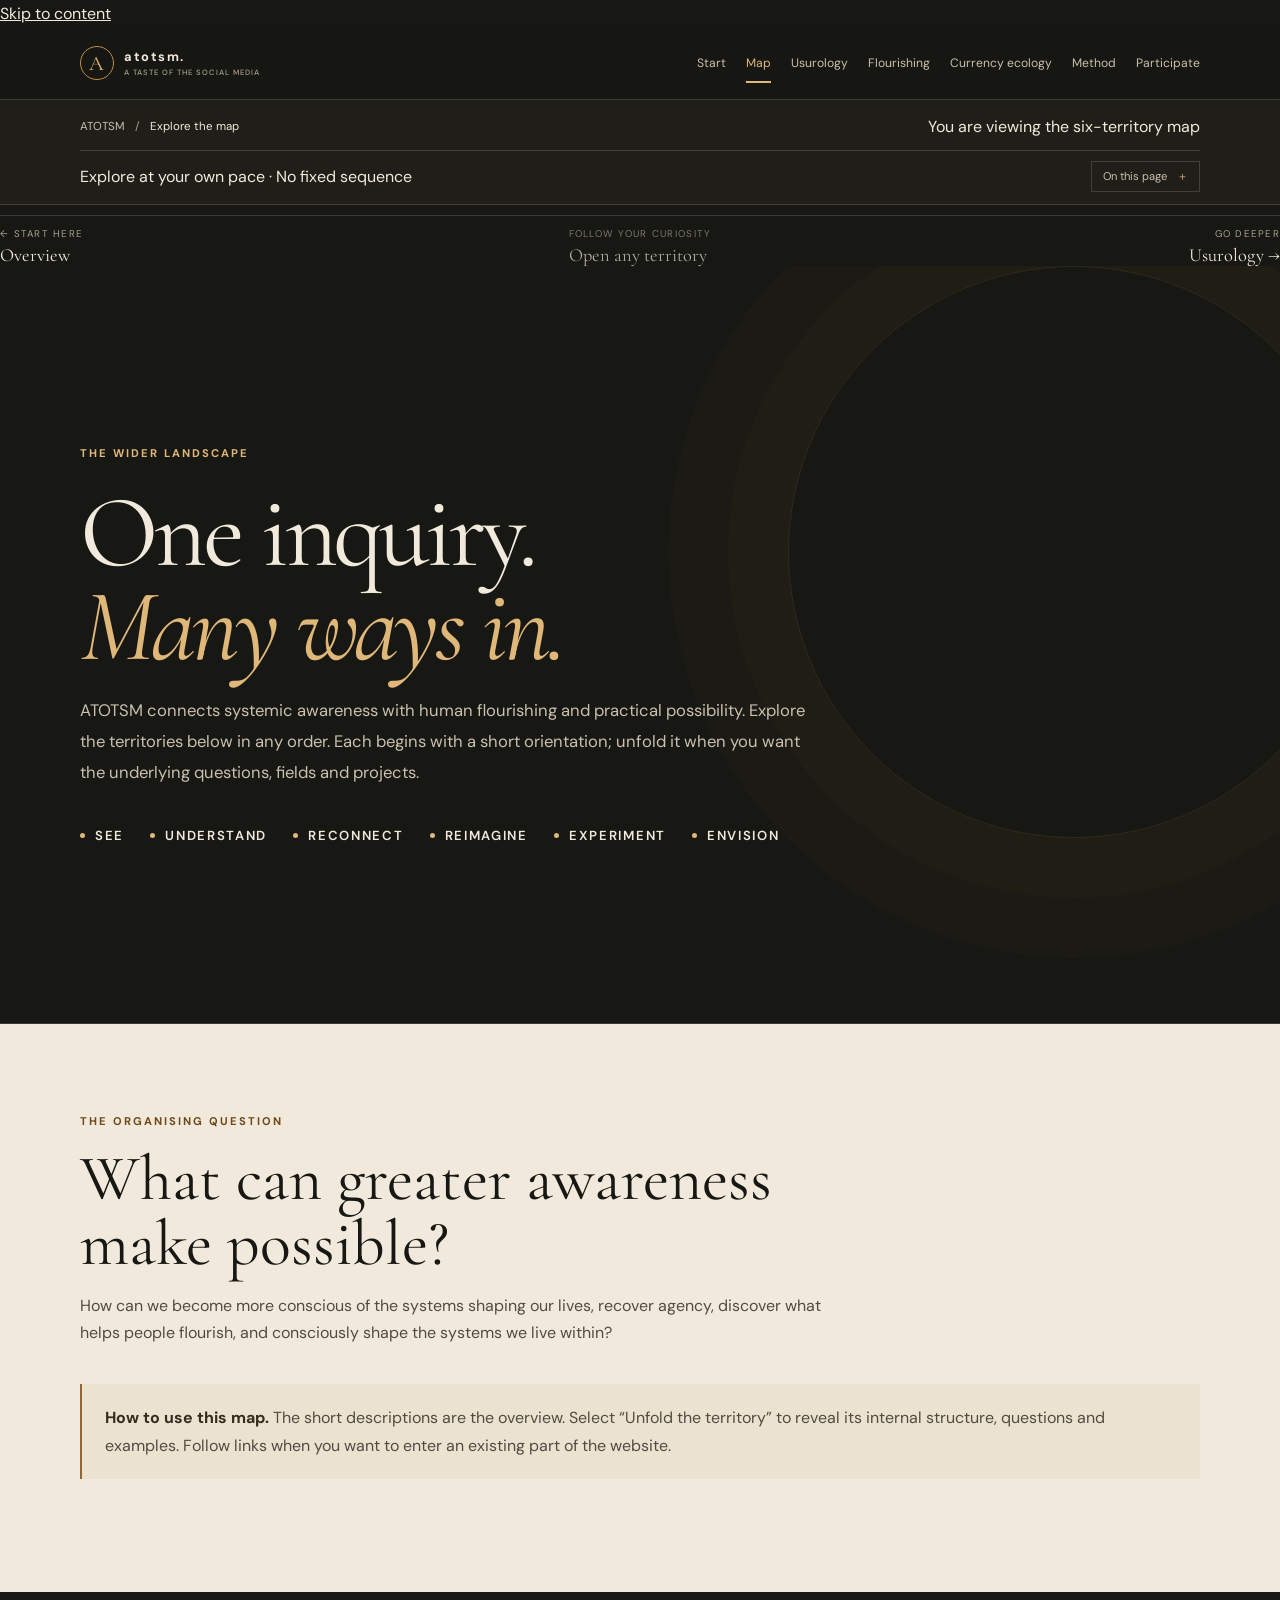
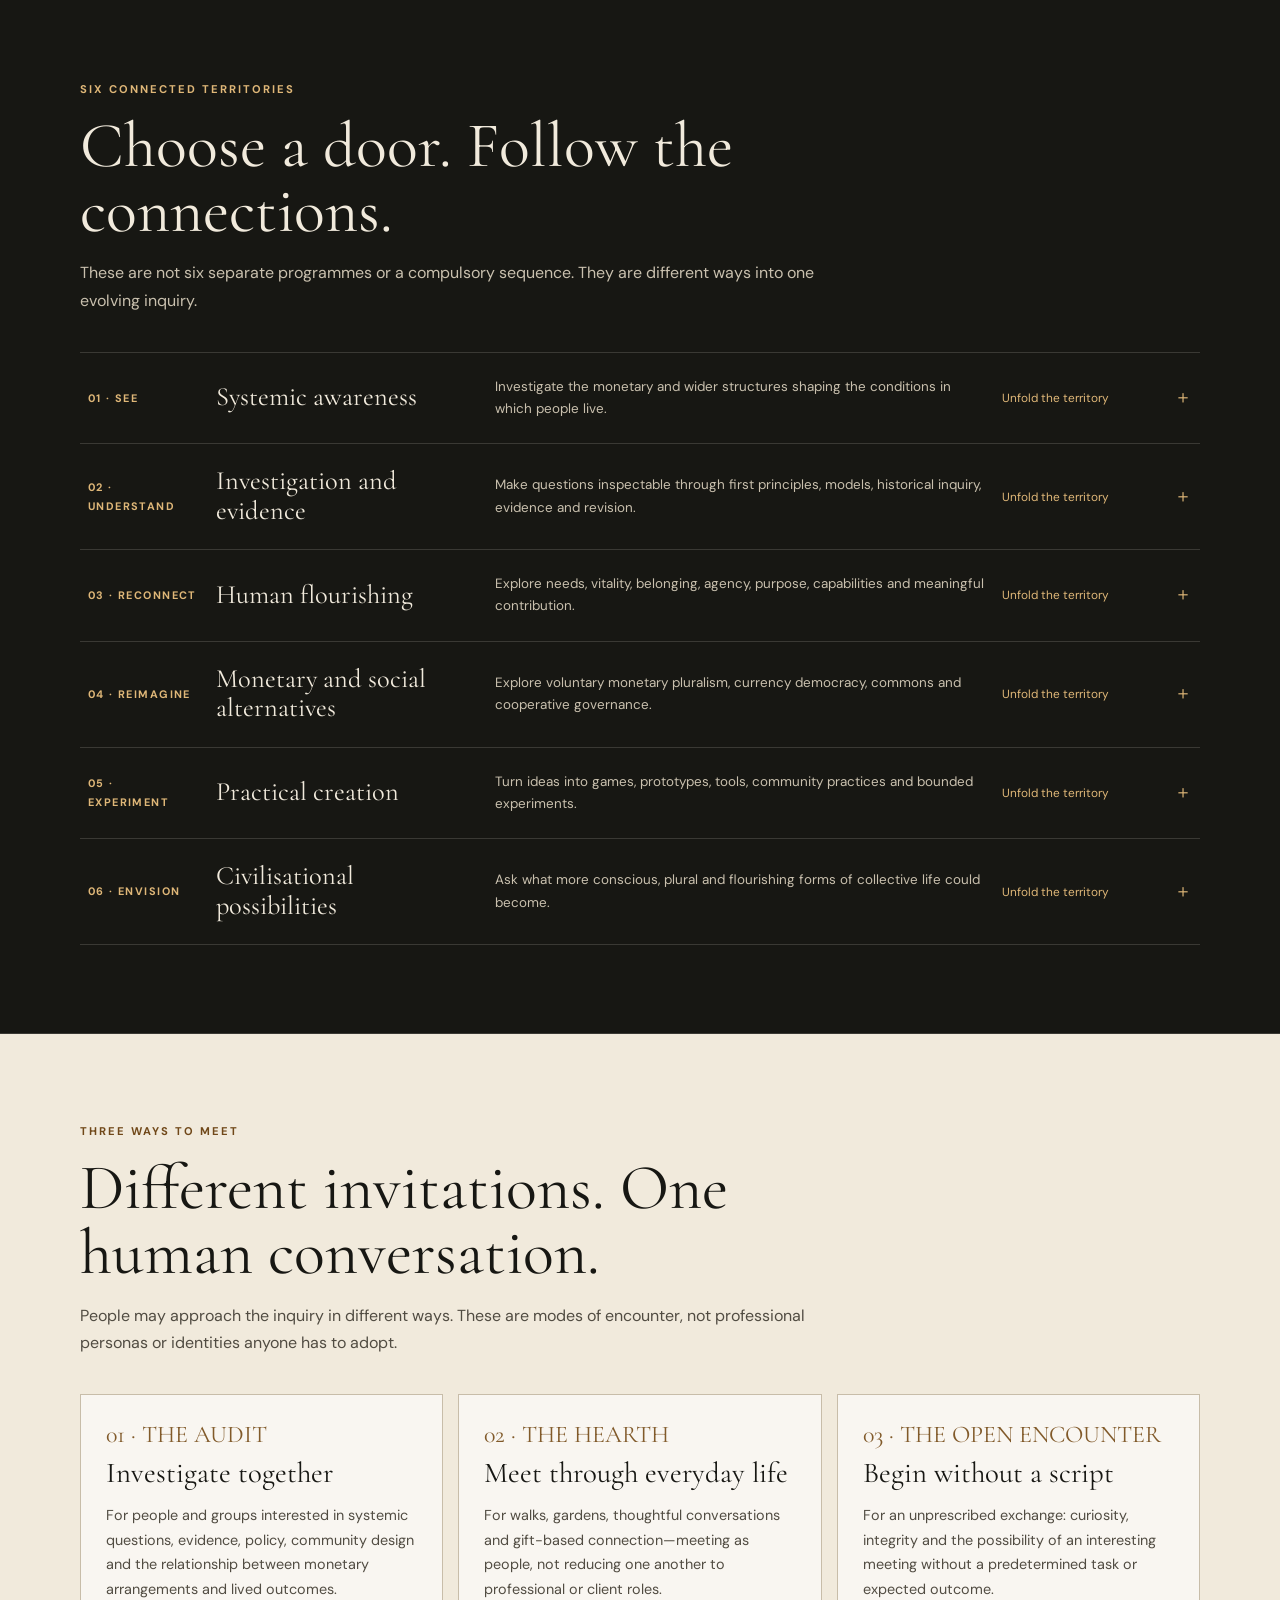
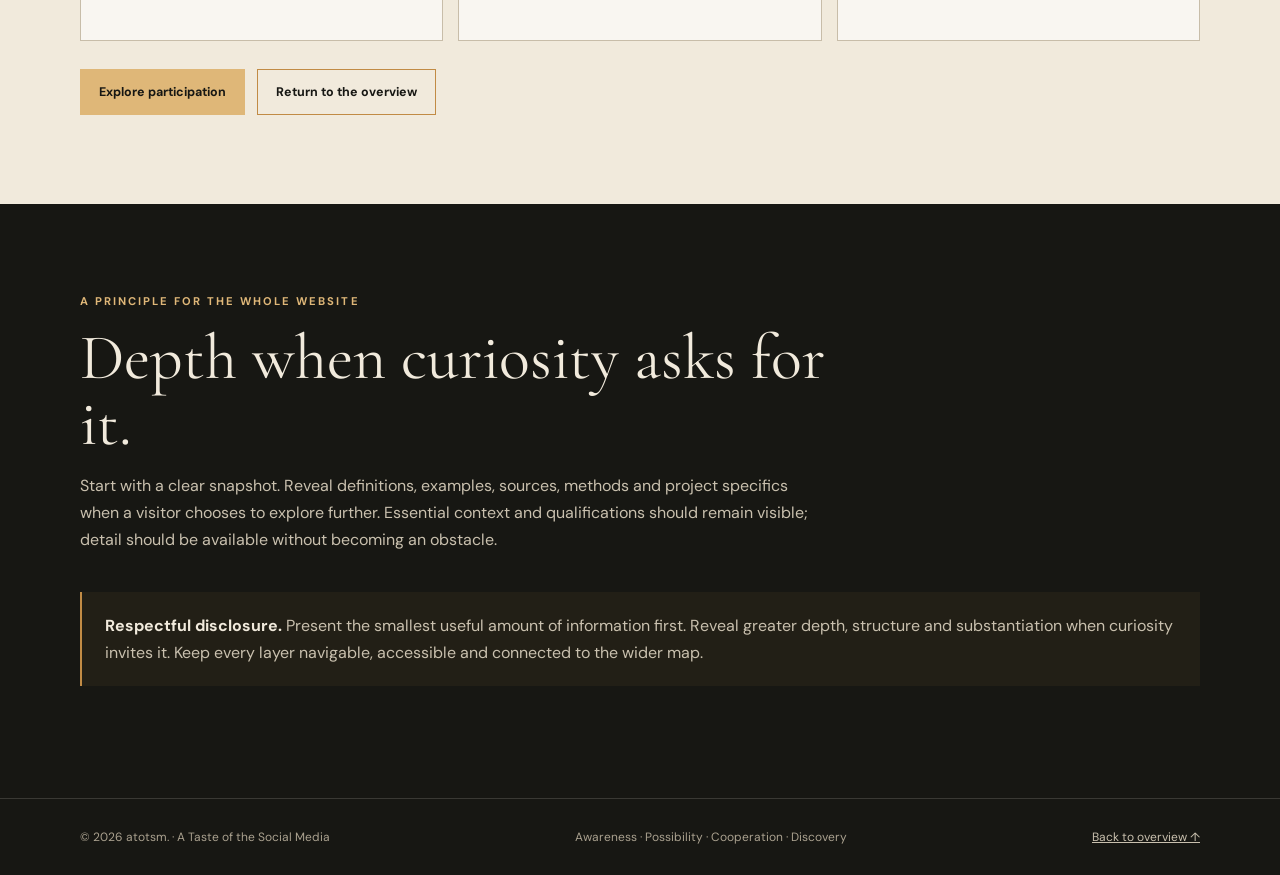
==== commit f74f79f0: "Clarify site navigation and visitor orientation" ====
--- a/explore.html
+++ b/explore.html
@@ -10,18 +10,33 @@
 <link rel="stylesheet" href="assets/site.css">
 </head>
 <body>
+<a class="skip-link" href="#main-content">Skip to content</a>
 <header><nav class="wrap">
 <a class="brand" href="index.html"><span class="mark">A</span><span class="brand-word">atotsm.<small>A TASTE OF THE SOCIAL MEDIA</small></span></a>
 <button class="menu" aria-expanded="false" aria-controls="site-links">Menu</button>
 <div class="links" id="site-links">
-<a href="index.html">Overview</a><a href="explore.html" aria-current="page">Explore</a><a href="usurology.html">Usurology</a><a href="ikigaiology.html">Ikigaiology</a><a href="laboratory.html">Currency Ecology</a><a href="method.html">Method</a><a href="value.html">Value & participation</a><a class="cta" href="value.html#quiet-assistance">Quiet assistance</a>
+<a href="index.html">Start</a>
+<a href="explore.html" aria-current="page">Map</a>
+<a href="usurology.html">Usurology</a>
+<a href="ikigaiology.html">Flourishing</a>
+<a href="laboratory.html">Currency ecology</a>
+<a href="method.html">Method</a>
+<a href="value.html">Participate</a>
 </div>
 </nav></header>
 <div class="orientation"><div class="wrap orientation-inner">
-<div class="orientation-top"><div class="breadcrumb"><a href="index.html">ATOTSM</a><span aria-hidden="true">/</span><span aria-current="page">Explore the spectrum</span></div><div class="page-count">A MAP OF THE INQUIRY</div></div>
+<div class="orientation-top">
+<div class="breadcrumb"><a href="index.html">ATOTSM</a><span aria-hidden="true">/</span><span aria-current="page">Explore the map</span></div>
+<span class="orientation-map-current">You are viewing the six-territory map</span>
+</div>
+<div class="orientation-bottom">
+<span class="orientation-hint">Explore at your own pace · No fixed sequence</span>
+<details class="section-map"><summary>On this page <span aria-hidden="true">＋</span></summary><nav aria-label="On this page"></nav></details>
+</div>
+</div></div>
 <div class="orientation-bottom"><a class="page-step previous" href="index.html"><span>← Start here</span><strong>Overview</strong></a><span class="page-step edge"><span>Follow your curiosity</span><strong>Open any territory</strong></span><a class="page-step next" href="usurology.html"><span>Go deeper</span><strong>Usurology →</strong></a></div>
 </div></div>
-<main>
+<main id="main-content">
 <section class="hero"><div class="wrap hero-inner">
 <div class="eyebrow">The wider landscape</div>
 <h1>One inquiry.<br><em>Many ways in.</em></h1>
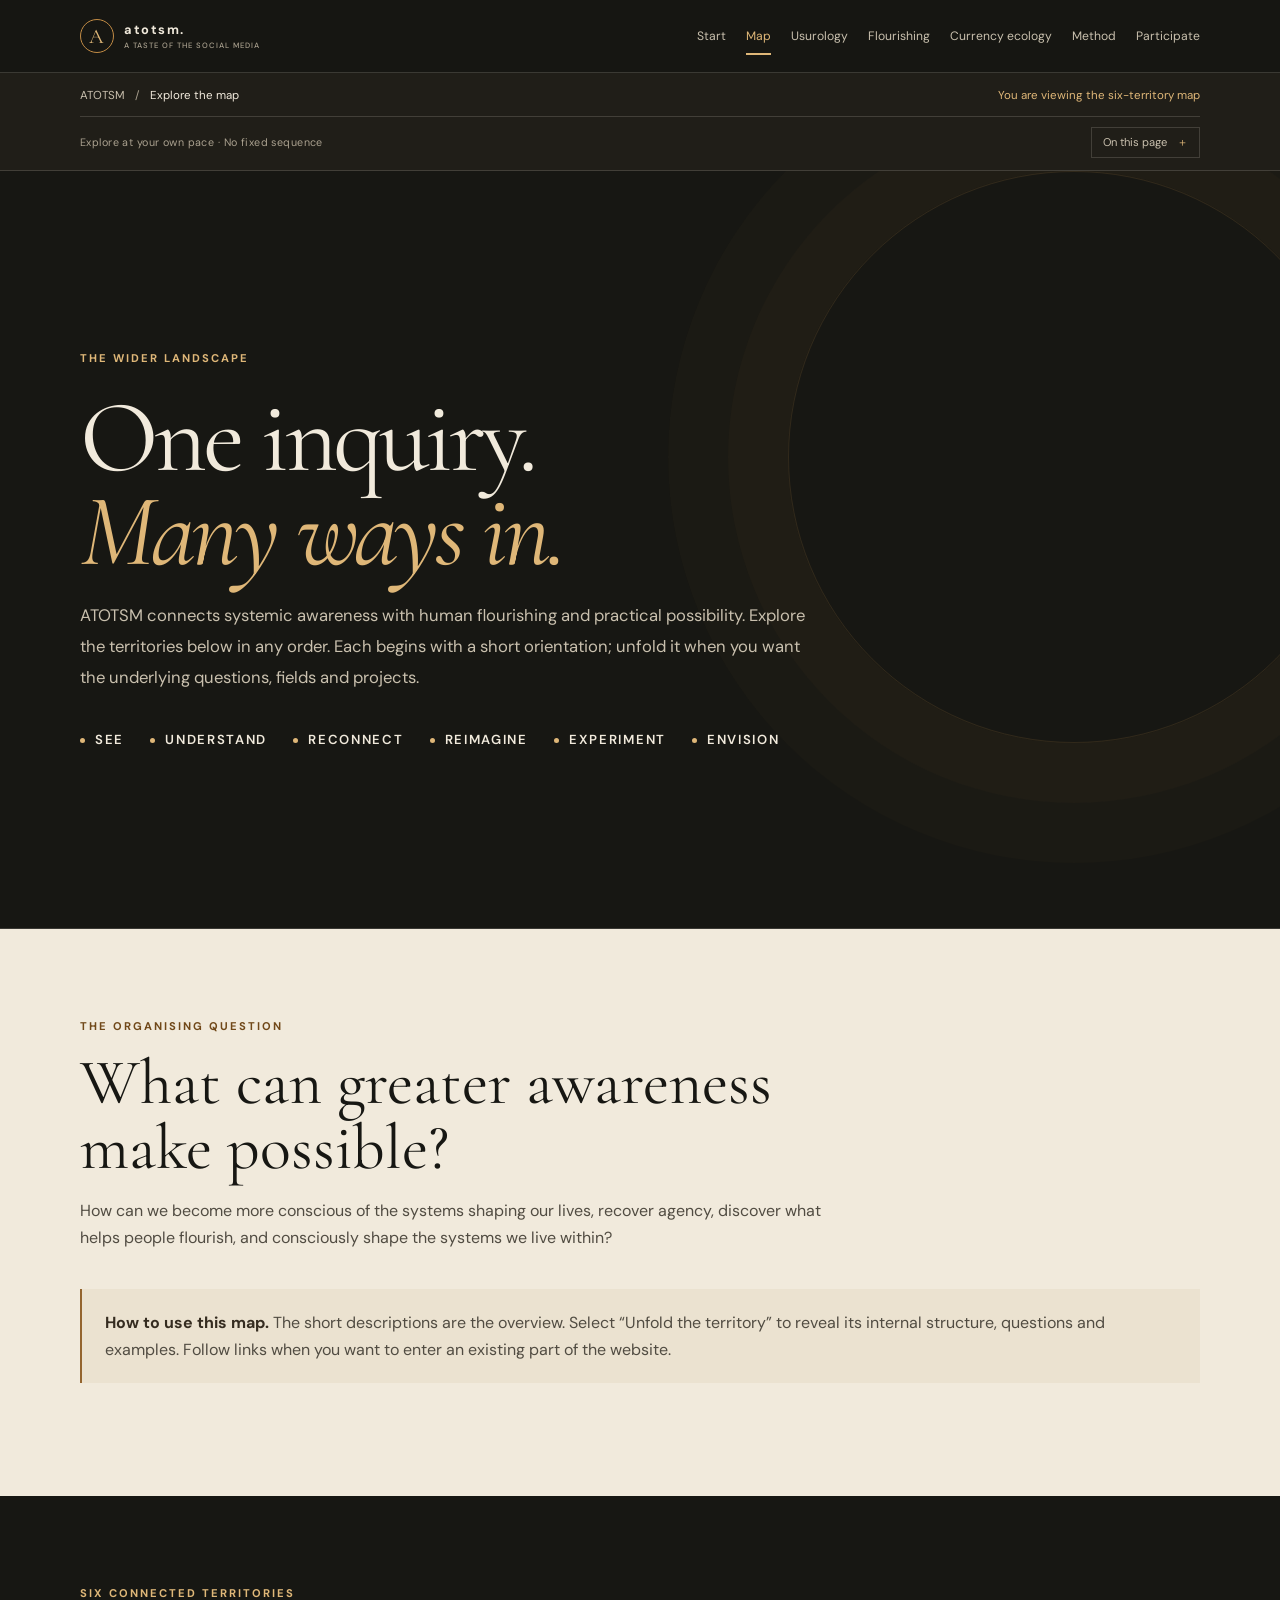
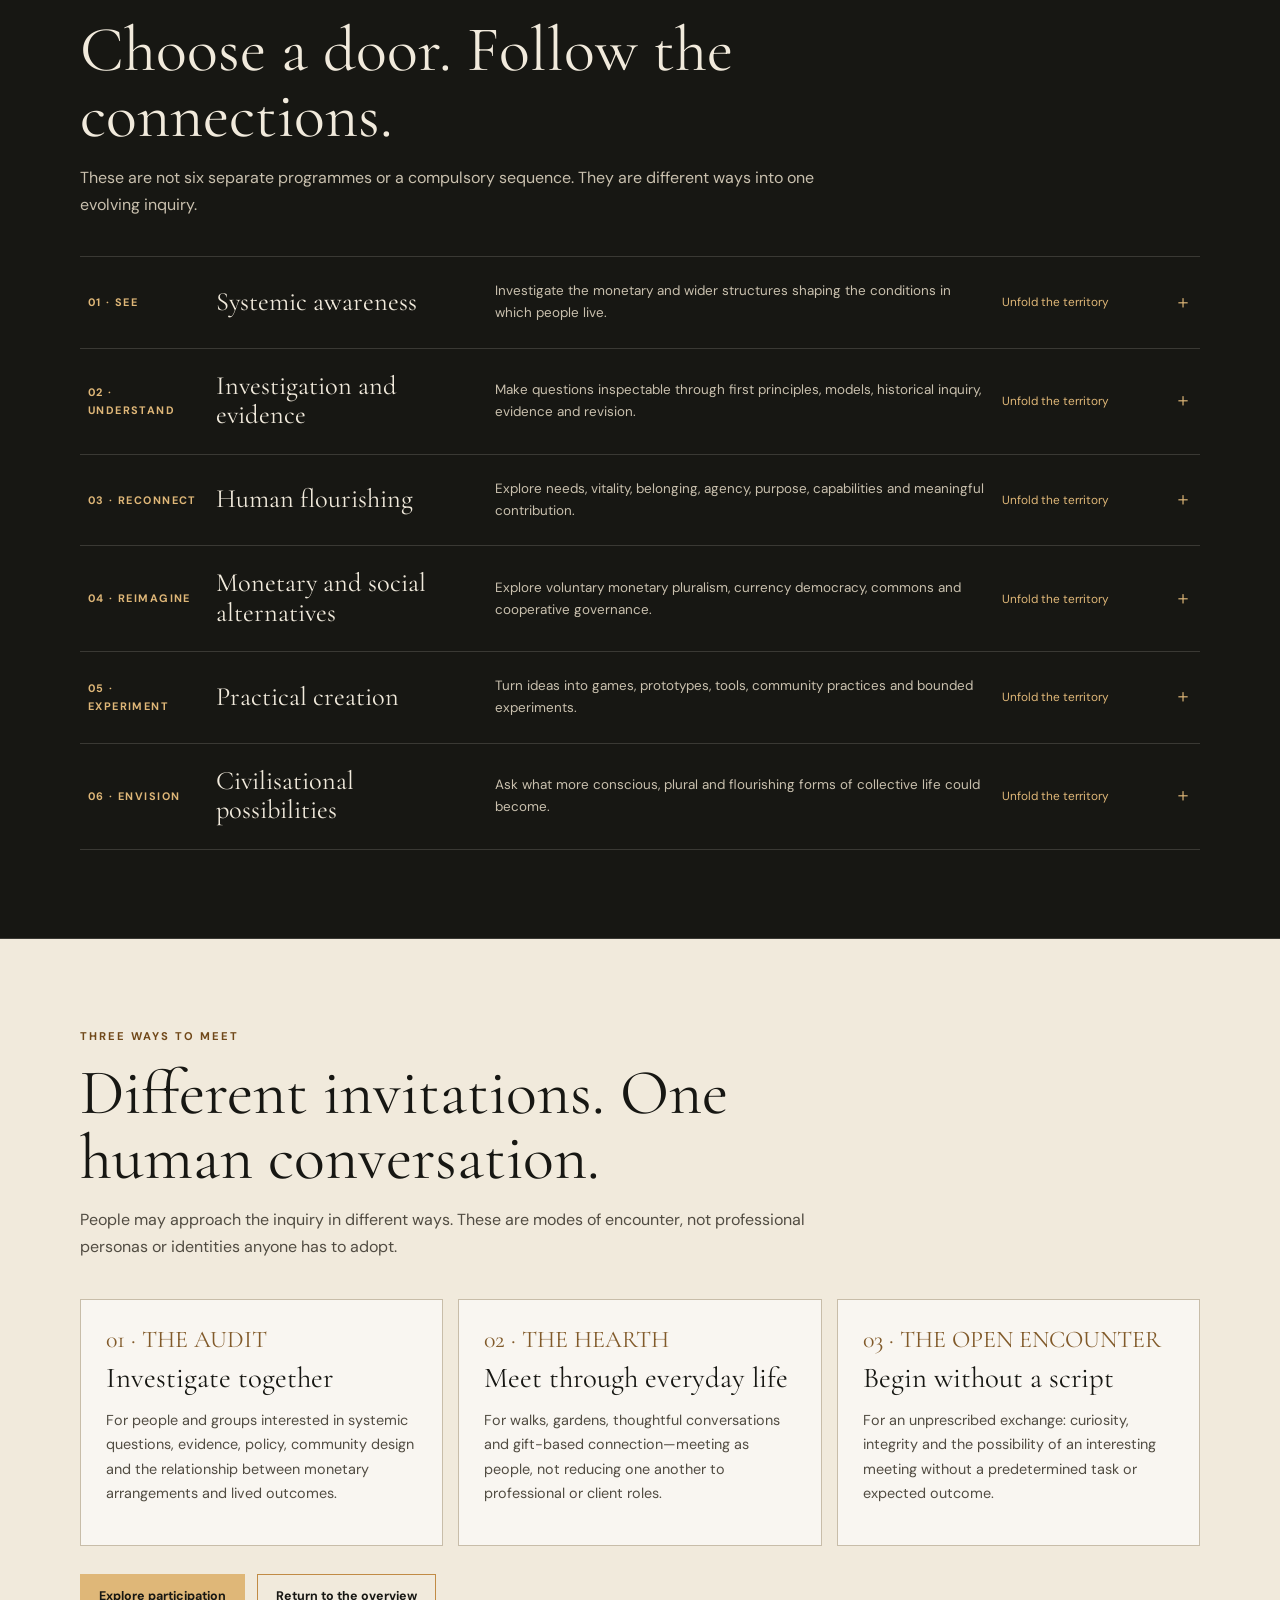
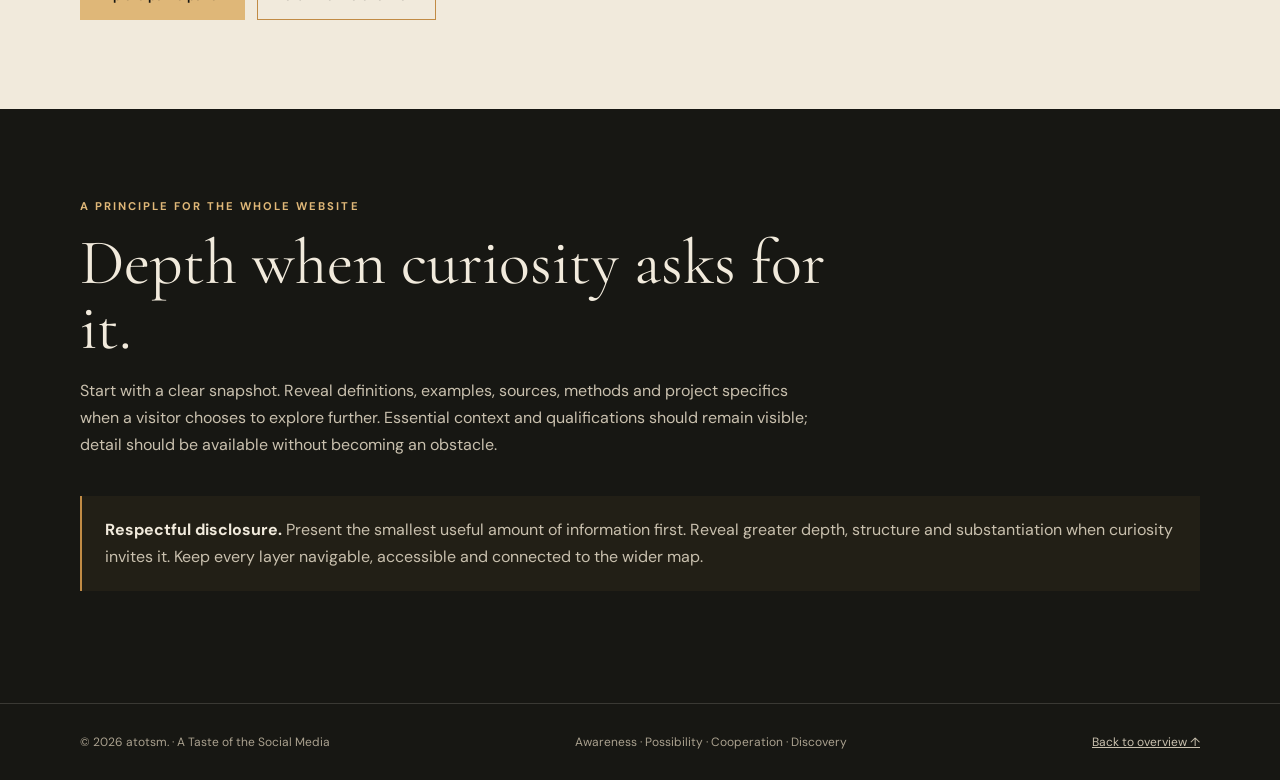
==== commit 4d6d943d: "Correct orientation markup and unify visitor navigation" ====
--- a/explore.html
+++ b/explore.html
@@ -33,8 +33,6 @@
 <span class="orientation-hint">Explore at your own pace · No fixed sequence</span>
 <details class="section-map"><summary>On this page <span aria-hidden="true">＋</span></summary><nav aria-label="On this page"></nav></details>
 </div>
-</div></div>
-<div class="orientation-bottom"><a class="page-step previous" href="index.html"><span>← Start here</span><strong>Overview</strong></a><span class="page-step edge"><span>Follow your curiosity</span><strong>Open any territory</strong></span><a class="page-step next" href="usurology.html"><span>Go deeper</span><strong>Usurology →</strong></a></div>
 </div></div>
 <main id="main-content">
 <section class="hero"><div class="wrap hero-inner">
--- a/assets/site.css
+++ b/assets/site.css
@@ -225,3 +225,35 @@
  .spectrum-action{max-width:100%}
  .spectrum-reveal{padding:0 4px 22px}
 }
+
+/* Visitor Experience V2: clear orientation, compact navigation, keyboard access. */
+.skip-link{position:absolute;left:16px;top:-60px;z-index:100;background:var(--glow);color:var(--bg);padding:9px 14px;font-weight:700;text-decoration:none}
+.skip-link:focus{top:12px}
+.orientation-top{align-items:center}
+.orientation-map-link{color:var(--glow);font-size:.72rem;text-decoration:none;white-space:nowrap}
+.orientation-map-link:hover{text-decoration:underline}
+.orientation-map-current{color:var(--glow);font-size:.72rem;white-space:nowrap}
+.orientation-bottom{align-items:center}
+.orientation-hint{color:var(--muted);font-size:.67rem;letter-spacing:.04em}
+.page-count,.page-step{display:none!important}
+@media(min-width:981px) and (max-width:1120px){
+ header nav.wrap{gap:10px}
+ .links{gap:12px}
+ .links a{font-size:.7rem}
+ .brand-word small{font-size:.43rem}
+}
+@media(max-width:980px){
+ header nav.wrap .menu{display:block}
+ header nav.wrap .links{display:none;position:absolute;top:71px;left:0;right:0;background:var(--bg);padding:14px 22px 18px;border-bottom:1px solid var(--line);flex-direction:column;align-items:stretch;gap:0}
+ header nav.wrap .links.open{display:flex}
+ header nav.wrap .links a{padding:10px 2px;border-bottom:1px solid var(--line);font-size:.82rem}
+ header nav.wrap .links a:last-child{border-bottom:0}
+ header nav.wrap .links a[aria-current="page"]:after{display:none}
+ header nav.wrap .links .cta{background:transparent;color:var(--glow);padding:10px 2px}
+}
+@media(max-width:600px){
+ .orientation-top{align-items:flex-start;flex-wrap:wrap;gap:6px 12px}
+ .orientation-bottom{align-items:flex-start;flex-wrap:wrap;gap:8px}
+ .orientation-hint{font-size:.62rem}
+ .section-map{margin-left:auto}
+}
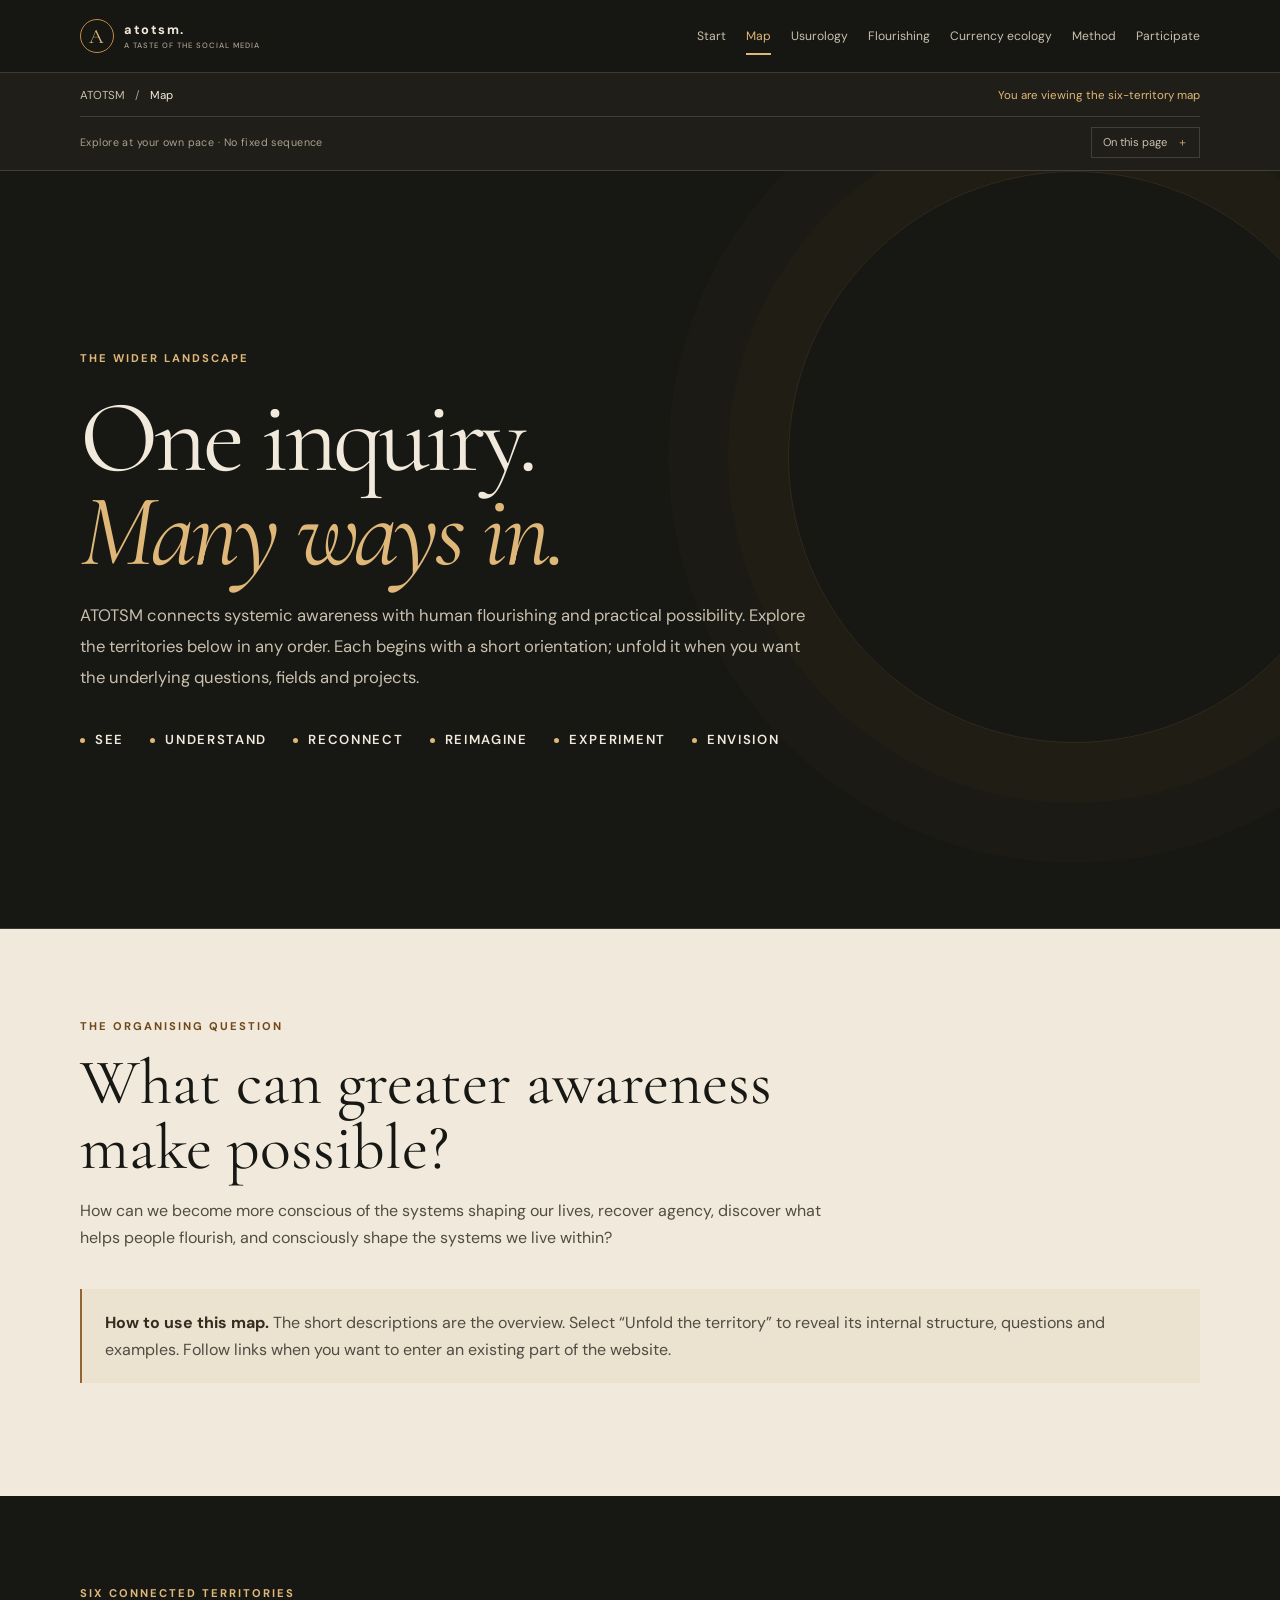
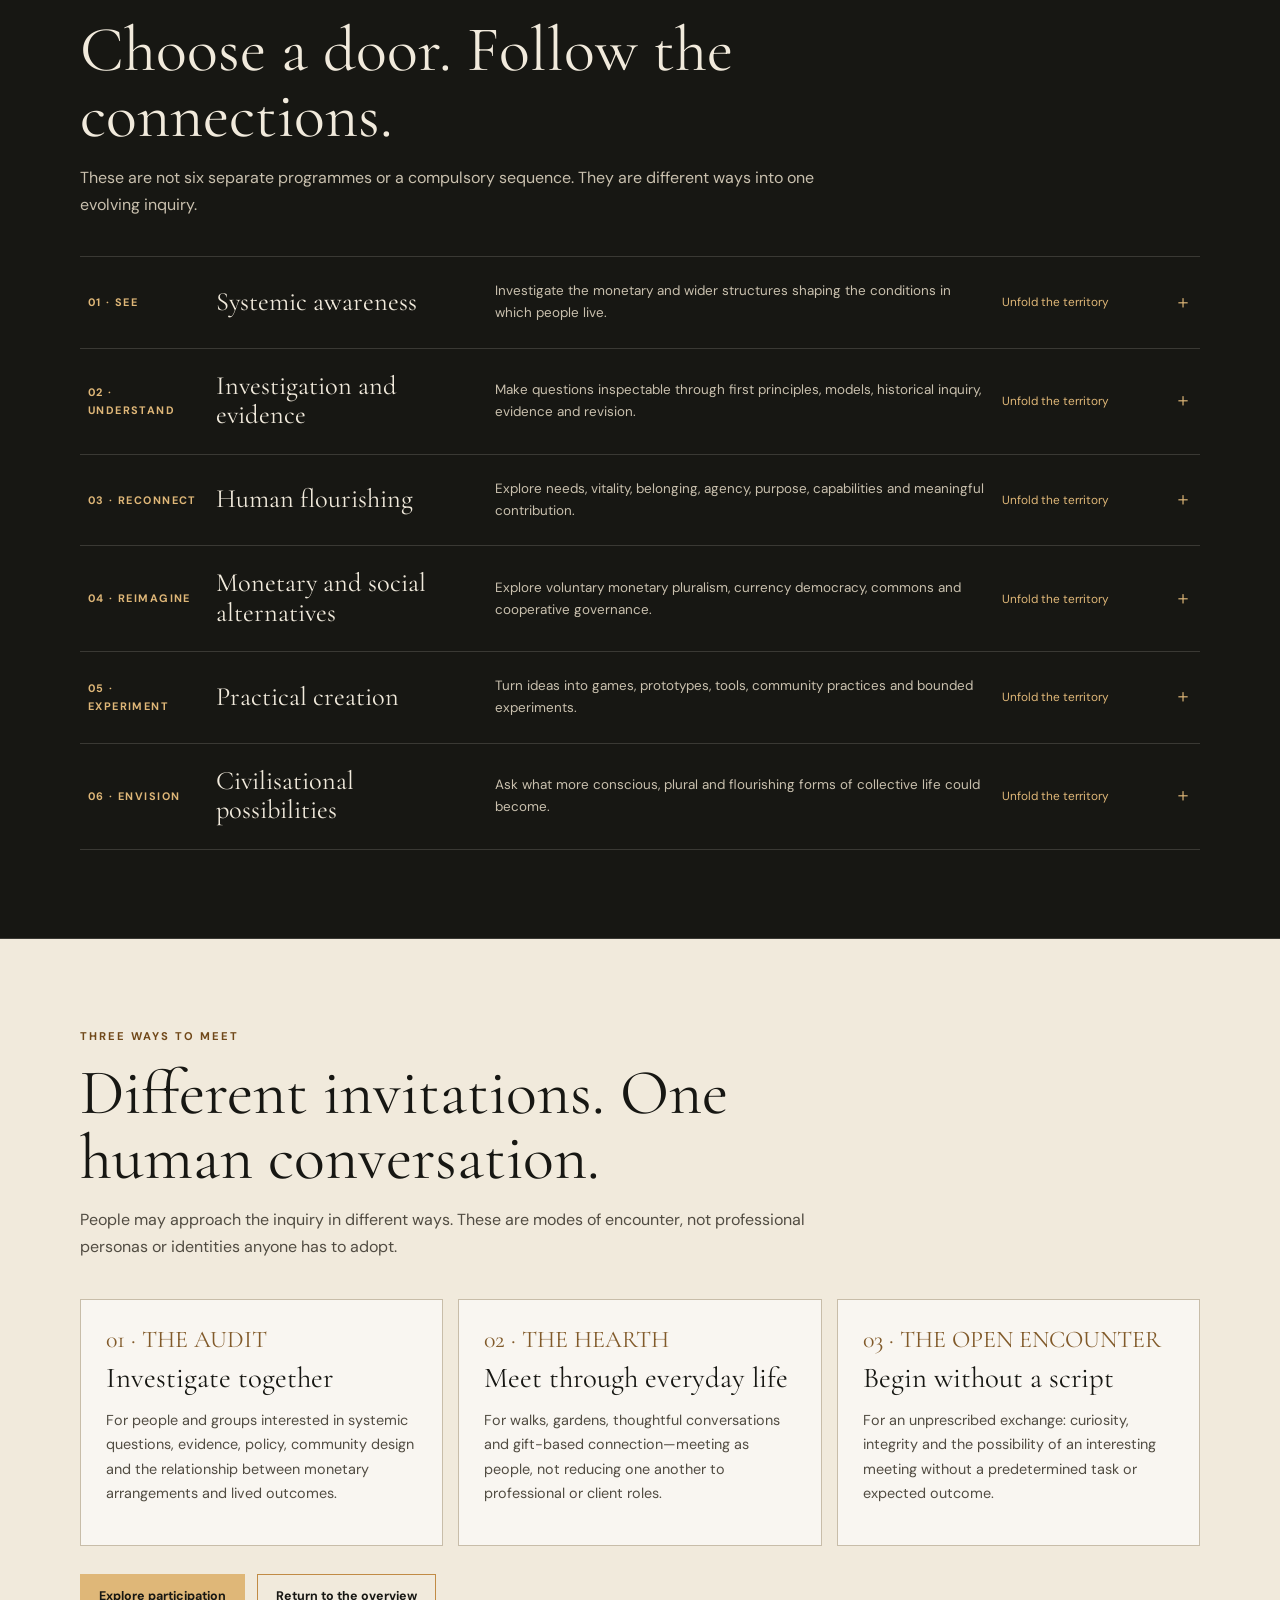
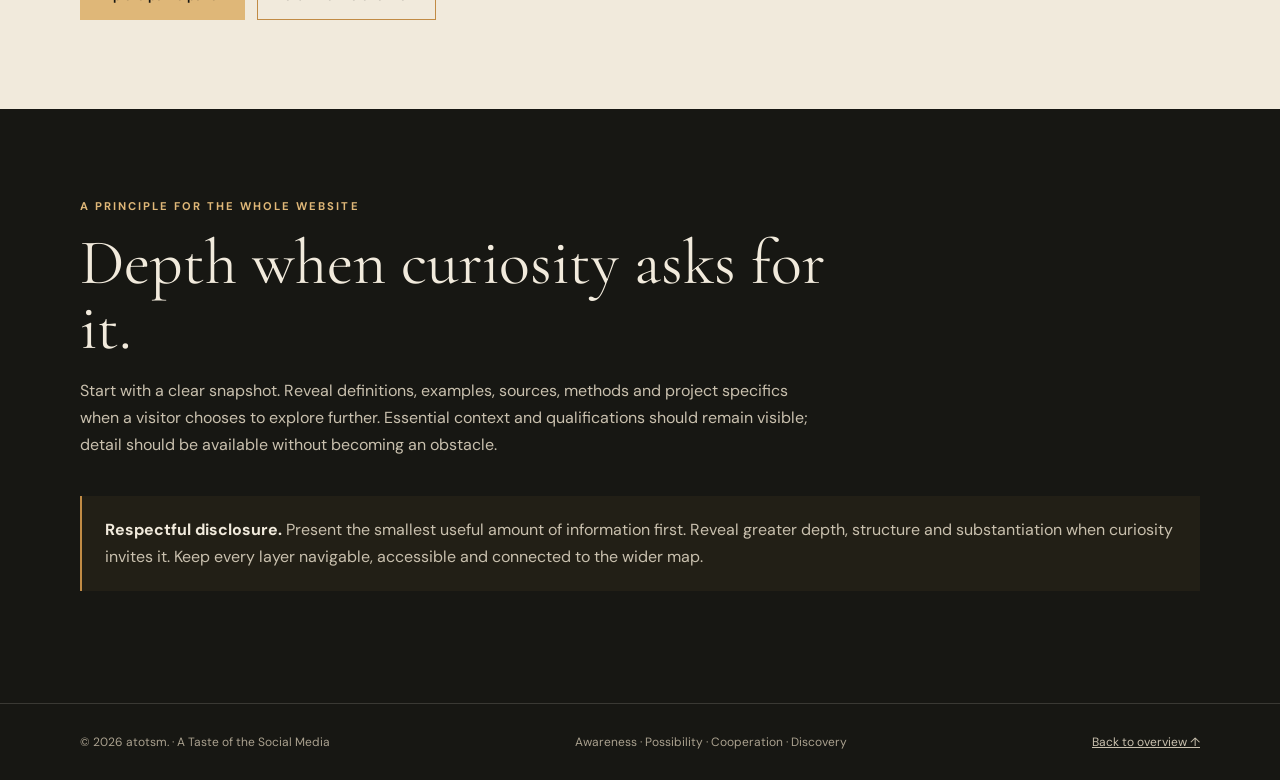
==== commit d0d7f229: "Align breadcrumbs and keyboard navigation targets" ====
--- a/explore.html
+++ b/explore.html
@@ -13,7 +13,7 @@
 <a class="skip-link" href="#main-content">Skip to content</a>
 <header><nav class="wrap">
 <a class="brand" href="index.html"><span class="mark">A</span><span class="brand-word">atotsm.<small>A TASTE OF THE SOCIAL MEDIA</small></span></a>
-<button class="menu" aria-expanded="false" aria-controls="site-links">Menu</button>
+<button class="menu" type="button" aria-label="Open navigation" aria-expanded="false" aria-controls="site-links">Menu</button>
 <div class="links" id="site-links">
 <a href="index.html">Start</a>
 <a href="explore.html" aria-current="page">Map</a>
@@ -26,7 +26,7 @@
 </nav></header>
 <div class="orientation"><div class="wrap orientation-inner">
 <div class="orientation-top">
-<div class="breadcrumb"><a href="index.html">ATOTSM</a><span aria-hidden="true">/</span><span aria-current="page">Explore the map</span></div>
+<div class="breadcrumb"><a href="index.html">ATOTSM</a><span aria-hidden="true">/</span><span aria-current="page">Map</span></div>
 <span class="orientation-map-current">You are viewing the six-territory map</span>
 </div>
 <div class="orientation-bottom">
@@ -34,7 +34,7 @@
 <details class="section-map"><summary>On this page <span aria-hidden="true">＋</span></summary><nav aria-label="On this page"></nav></details>
 </div>
 </div></div>
-<main id="main-content">
+<main id="main-content" tabindex="-1">
 <section class="hero"><div class="wrap hero-inner">
 <div class="eyebrow">The wider landscape</div>
 <h1>One inquiry.<br><em>Many ways in.</em></h1>
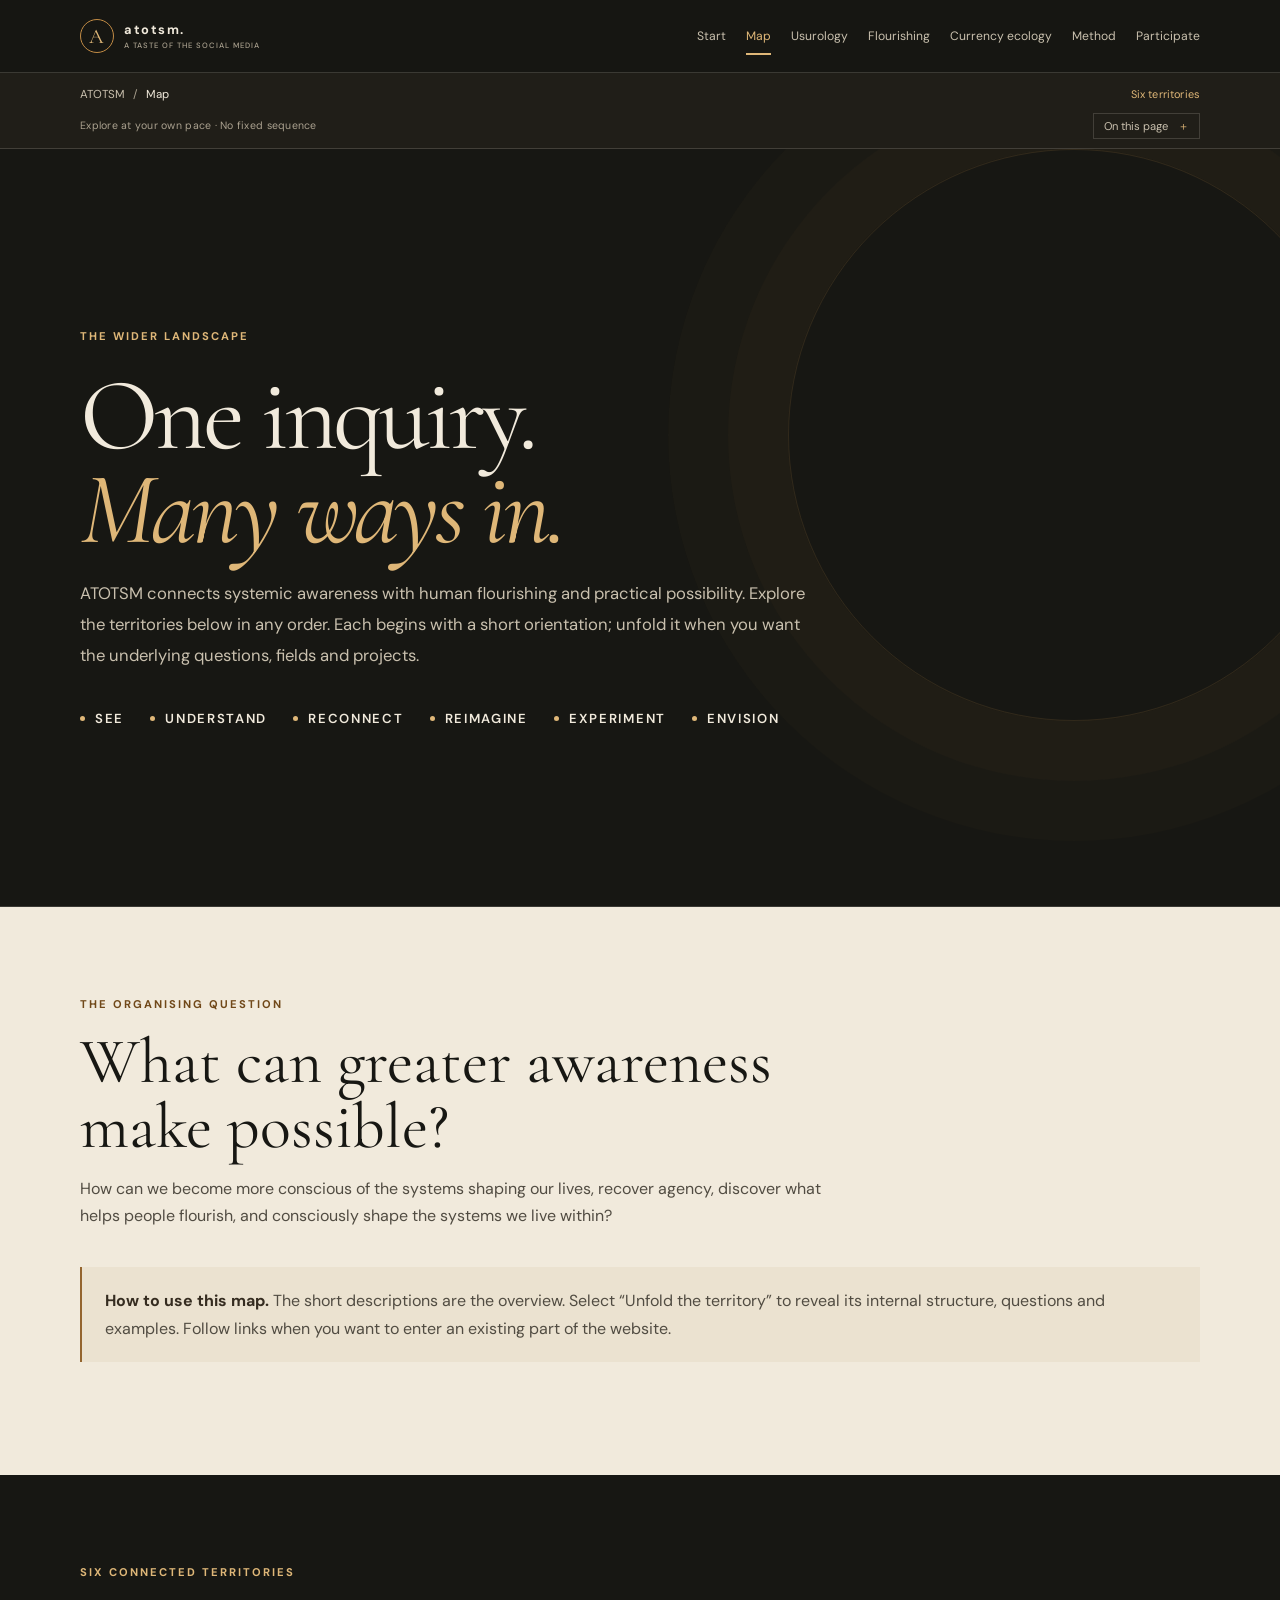
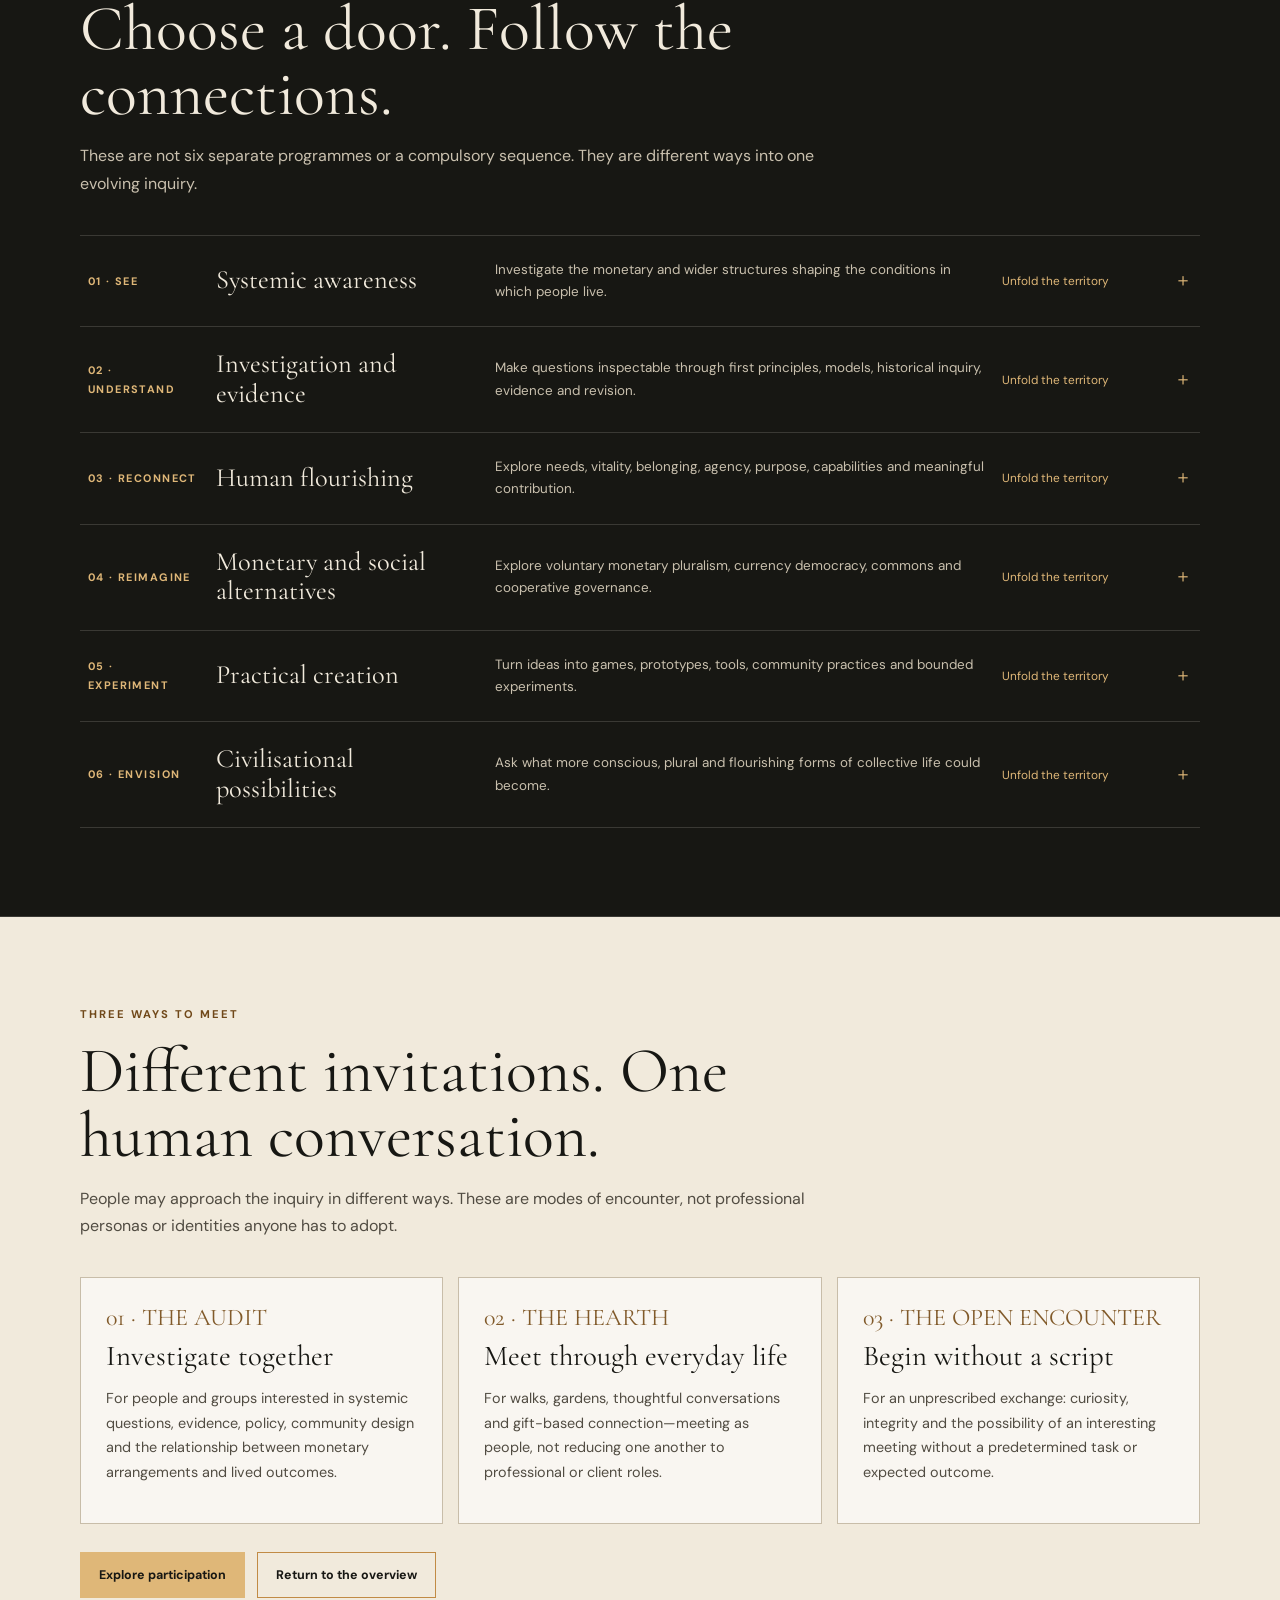
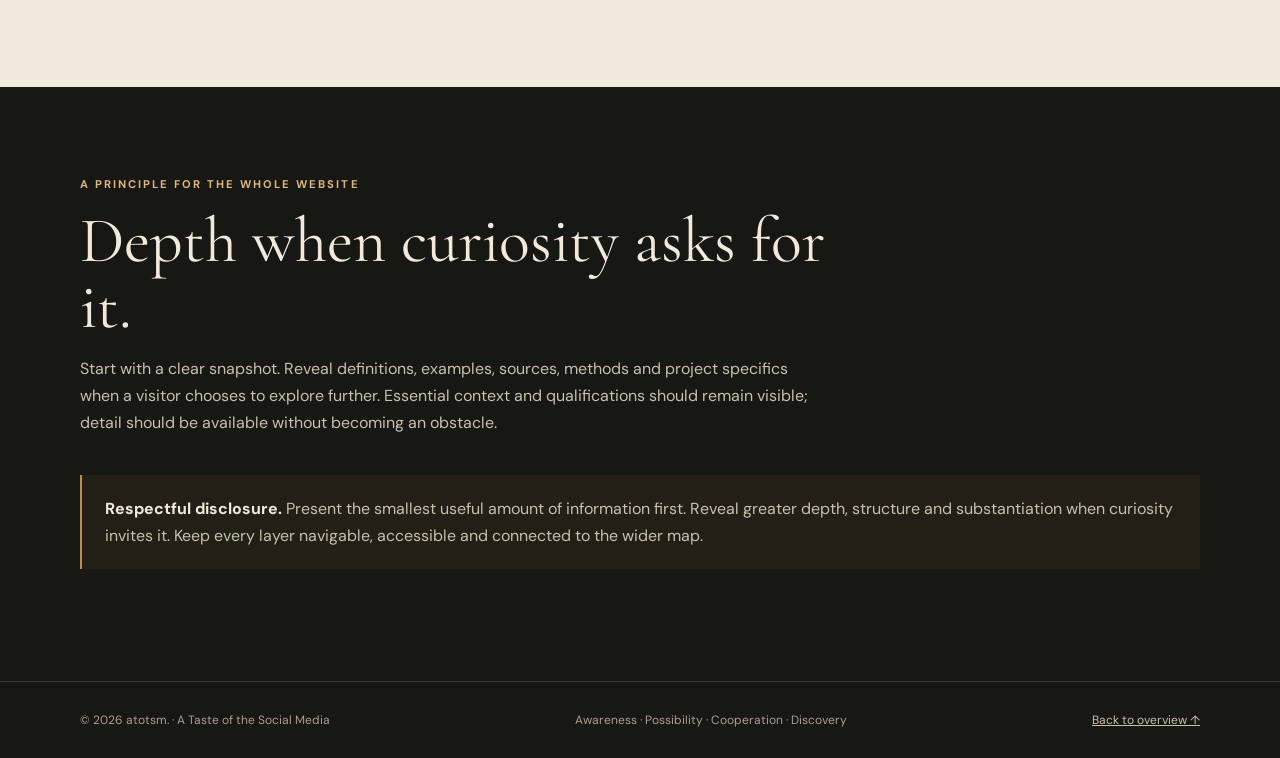
==== commit 5638362b: "Shorten redundant map orientation label" ====
--- a/explore.html
+++ b/explore.html
@@ -27,7 +27,7 @@
 <div class="orientation"><div class="wrap orientation-inner">
 <div class="orientation-top">
 <div class="breadcrumb"><a href="index.html">ATOTSM</a><span aria-hidden="true">/</span><span aria-current="page">Map</span></div>
-<span class="orientation-map-current">You are viewing the six-territory map</span>
+<span class="orientation-map-current">Six territories</span>
 </div>
 <div class="orientation-bottom">
 <span class="orientation-hint">Explore at your own pace · No fixed sequence</span>
--- a/assets/site.css
+++ b/assets/site.css
@@ -257,3 +257,31 @@
  .orientation-hint{font-size:.62rem}
  .section-map{margin-left:auto}
 }
+
+/* Visitor orientation refinement: compact two-row grid, consistent edges. */
+.orientation-inner{padding:9px 0 8px}
+.orientation-top,.orientation-bottom{display:flex;align-items:center;justify-content:space-between;min-width:0}
+.orientation-top{min-height:25px}
+.orientation-bottom{margin-top:5px;padding-top:0;border-top:0;min-height:28px}
+.breadcrumb{gap:8px;min-width:0}
+.orientation-map-link,.orientation-map-current{font-size:.68rem;letter-spacing:.015em}
+.orientation-hint{font-size:.66rem;letter-spacing:.025em;line-height:1.3}
+.section-map{margin:0}
+.section-map summary{padding:5px 10px;line-height:1.25;white-space:nowrap}
+@media(max-width:800px){
+ .orientation-inner{padding:9px 0 8px}
+ .orientation-top,.orientation-bottom{gap:10px}
+ .orientation-top{align-items:center}
+ .orientation-bottom{align-items:center;flex-wrap:nowrap}
+ .orientation-hint{min-width:0}
+ .section-map{flex:0 0 auto;margin:0}
+ .section-map summary{padding:5px 9px}
+}
+@media(max-width:440px){
+ .orientation-inner{padding:8px 0}
+ .orientation-top,.orientation-bottom{gap:7px}
+ .breadcrumb{gap:6px;font-size:.68rem}
+ .orientation-map-link,.orientation-map-current{font-size:.62rem}
+ .orientation-hint{font-size:.59rem}
+ .section-map summary{font-size:.64rem;padding:5px 7px}
+}
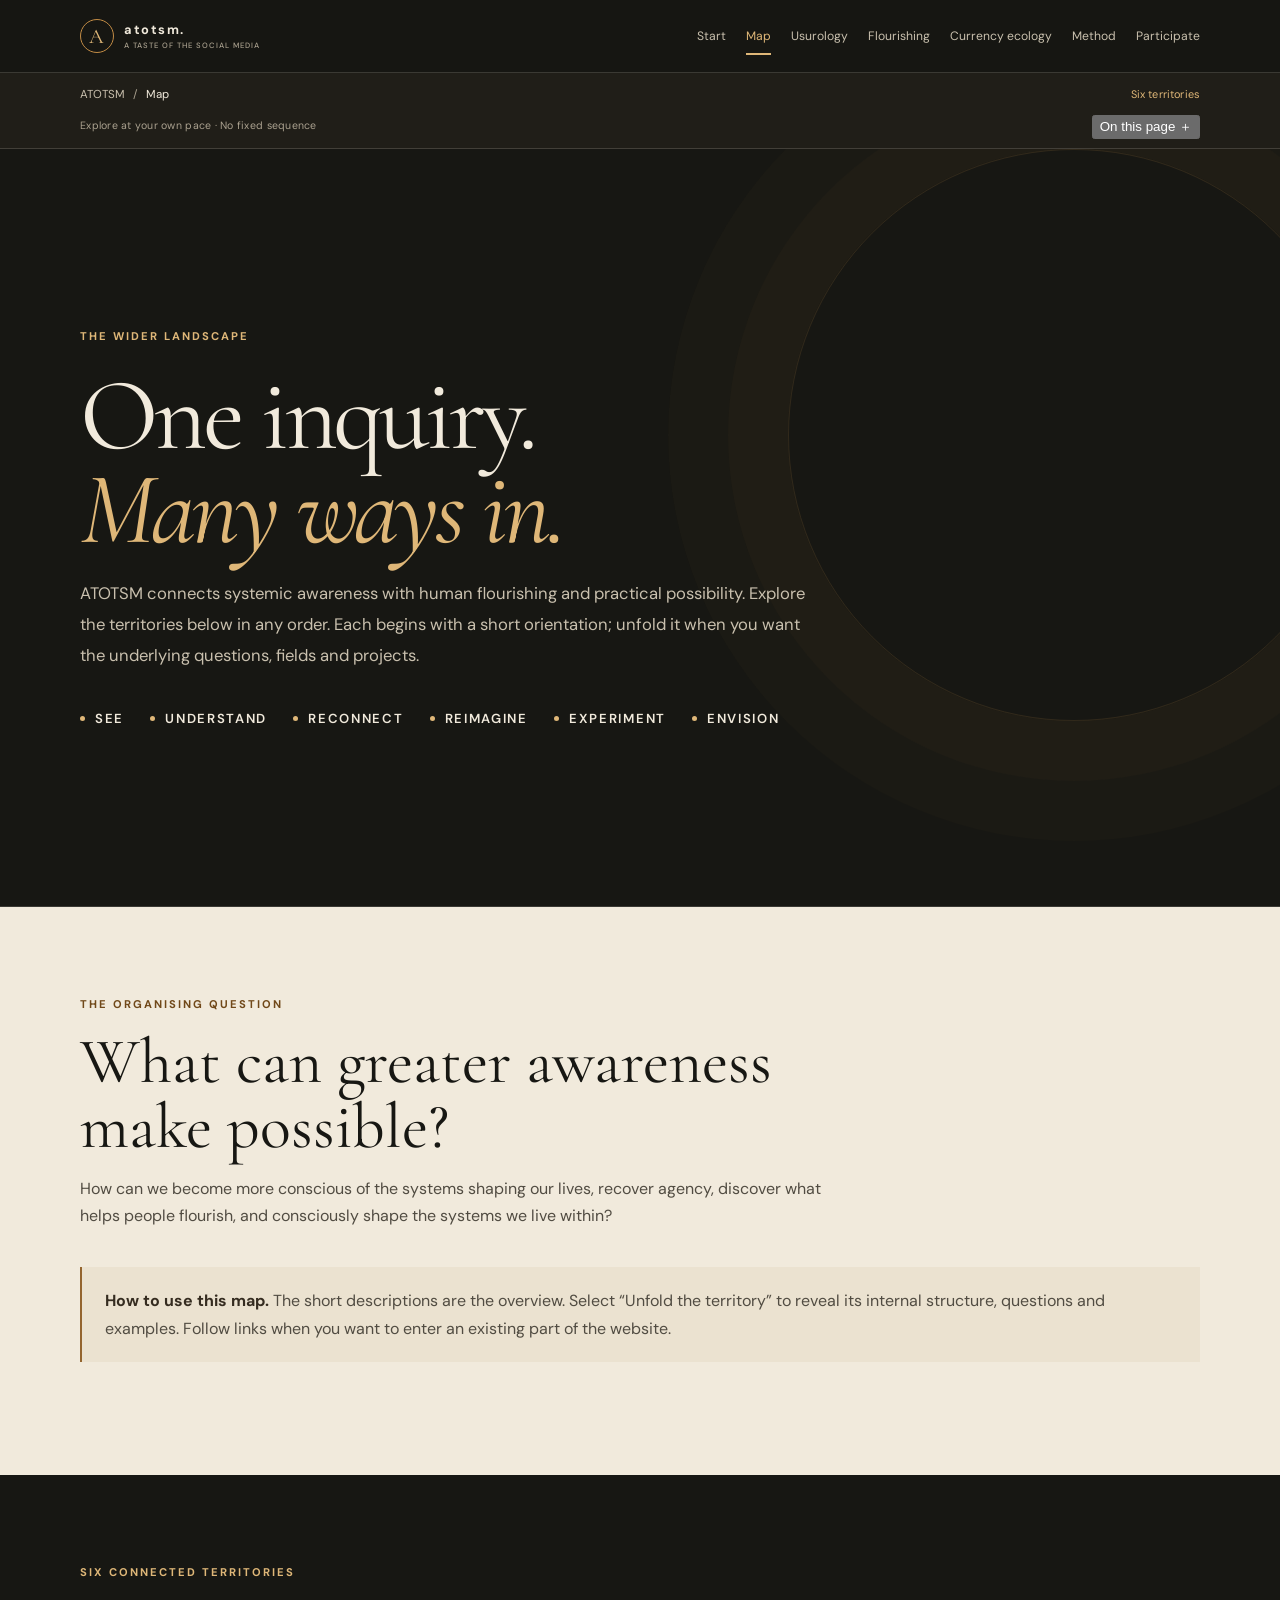
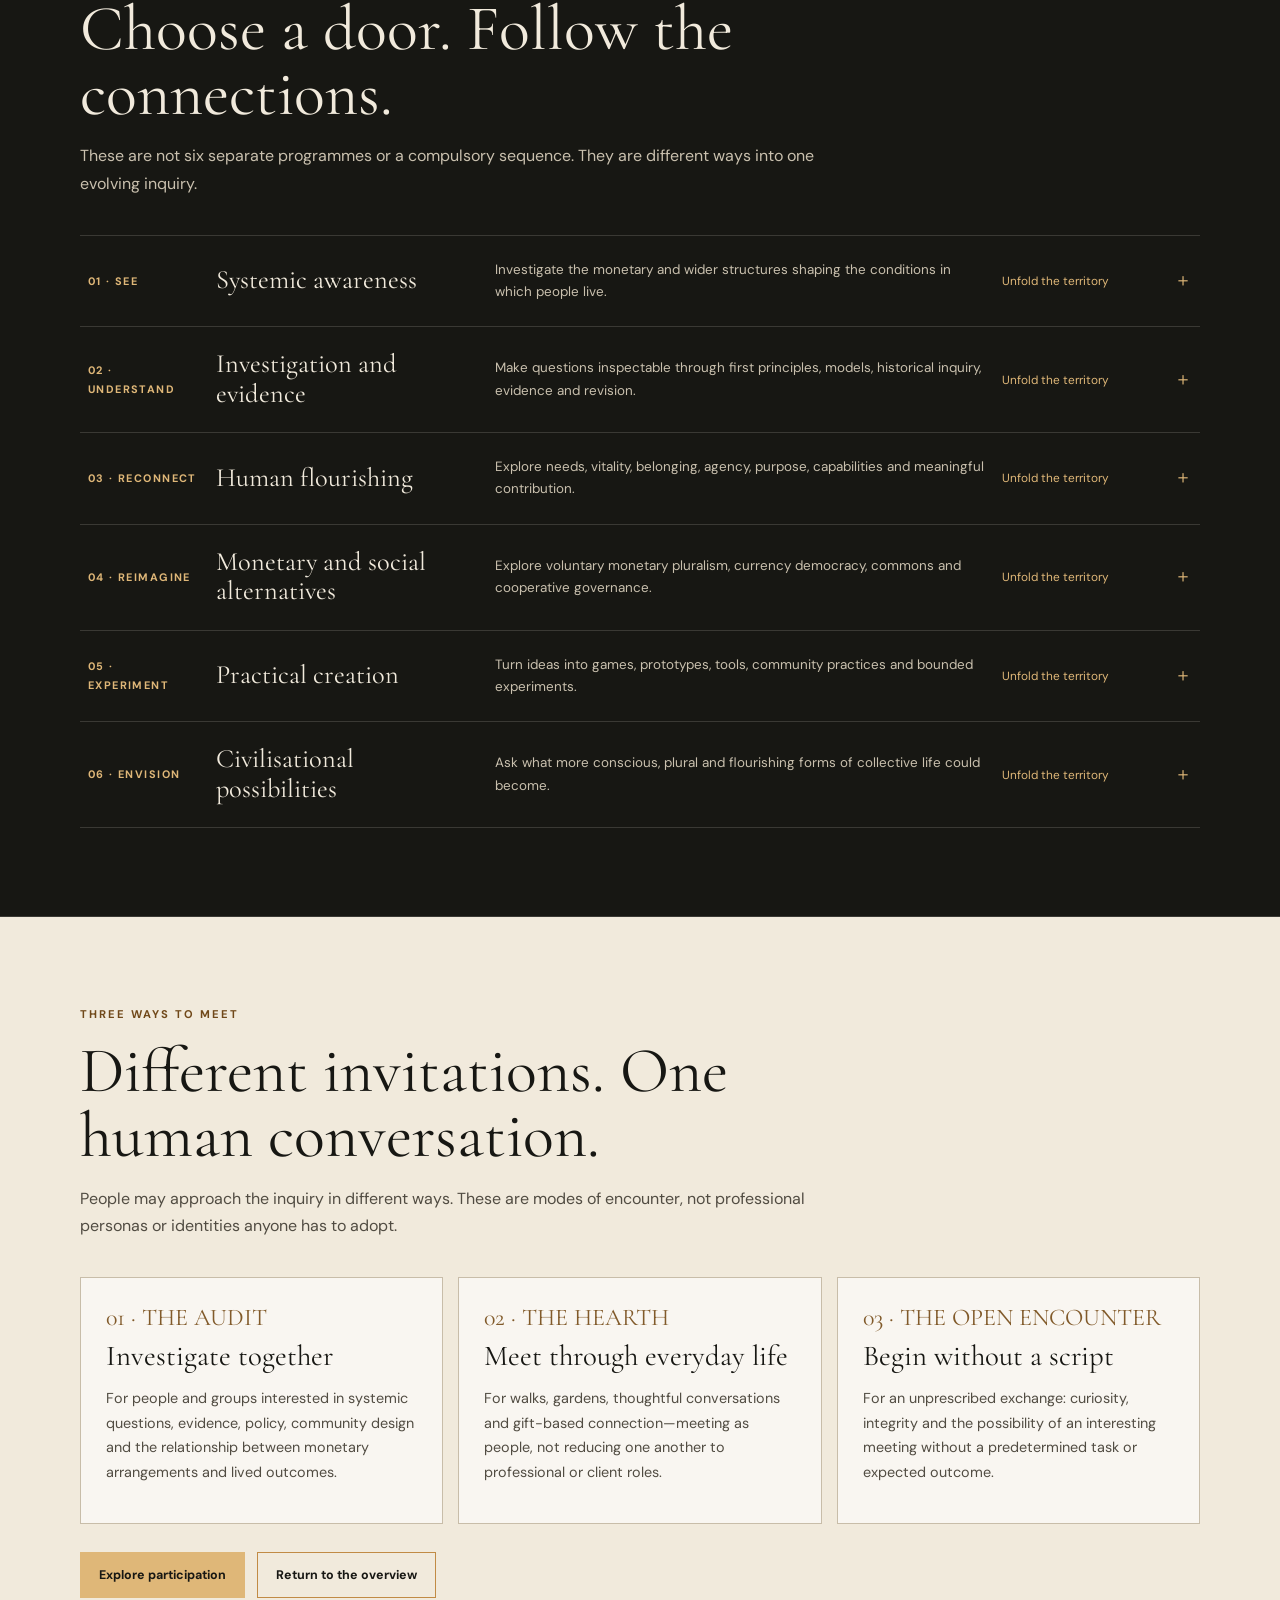
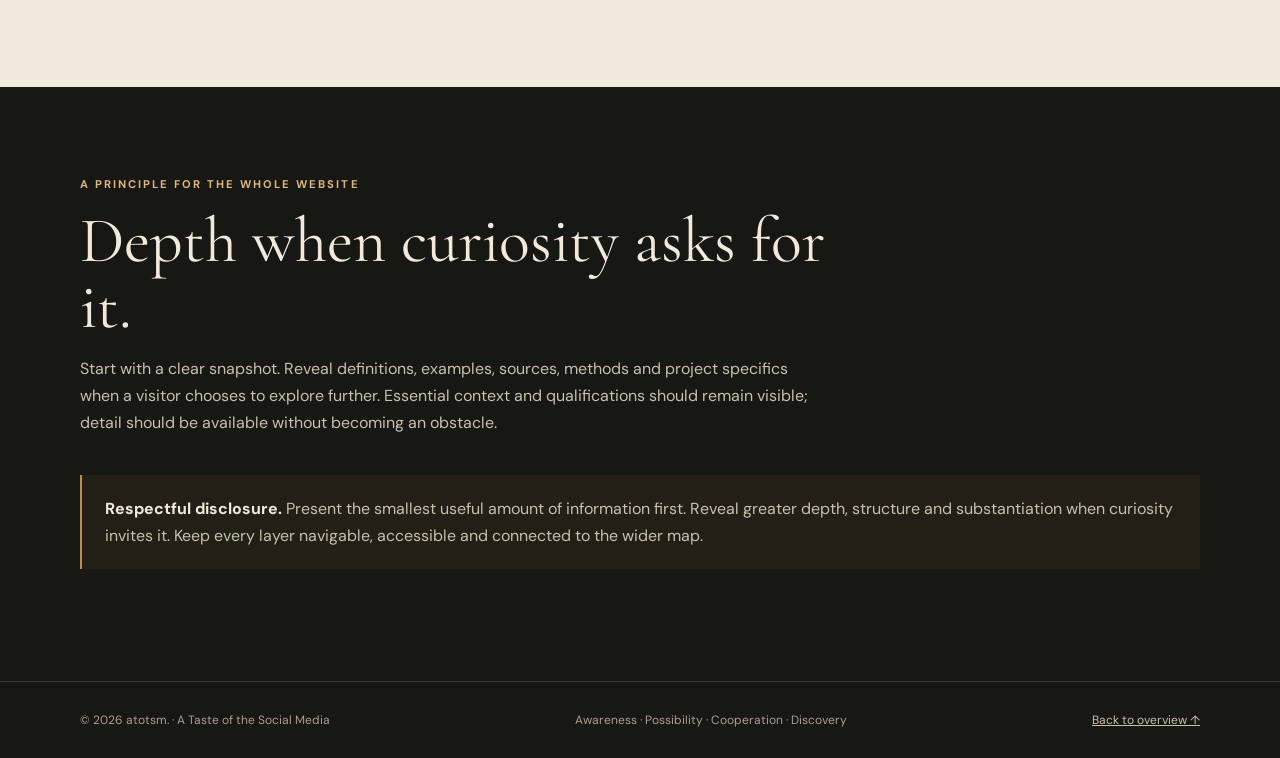
==== commit 94fadeec: "Use native modal dialog for section index" ====
--- a/explore.html
+++ b/explore.html
@@ -31,7 +31,15 @@
 </div>
 <div class="orientation-bottom">
 <span class="orientation-hint">Explore at your own pace · No fixed sequence</span>
-<details class="section-map"><summary>On this page <span aria-hidden="true">＋</span></summary><nav aria-label="On this page"></nav></details>
+<div class="section-map">
+<button class="section-map-trigger" type="button" aria-haspopup="dialog" aria-controls="section-index-dialog">On this page <span aria-hidden="true">＋</span></button>
+<dialog class="section-index-dialog" id="section-index-dialog" aria-labelledby="section-index-title">
+<div class="section-index-panel">
+<div class="section-index-heading"><h2 id="section-index-title">On this page</h2><button class="section-index-close" type="button">Close <span aria-hidden="true">×</span></button></div>
+<nav aria-label="On this page"></nav>
+</div>
+</dialog>
+</div>
 </div>
 </div></div>
 <main id="main-content" tabindex="-1">
--- a/assets/site.css
+++ b/assets/site.css
@@ -285,3 +285,77 @@
  .orientation-hint{font-size:.59rem}
  .section-map summary{font-size:.64rem;padding:5px 7px}
 }
+
+/* Section index: viewport-centred dialog panel, never anchored off-screen. */
+.section-map[open]{z-index:1000}
+.section-map[open]::before{
+ content:"";
+ position:fixed;
+ inset:0;
+ z-index:1000;
+ background:rgba(0,0,0,.58);
+ backdrop-filter:blur(2px);
+ -webkit-backdrop-filter:blur(2px);
+}
+.section-map nav{
+ position:fixed;
+ z-index:1001;
+ top:50%;
+ left:50%;
+ right:auto;
+ bottom:auto;
+ transform:translate(-50%,-50%);
+ width:min(420px,calc(100vw - 32px));
+ max-width:calc(100vw - 32px);
+ max-height:70vh;
+ max-height:min(70dvh,520px);
+ overflow-y:auto;
+ overscroll-behavior:contain;
+ box-sizing:border-box;
+ padding:12px;
+ border:1px solid var(--line);
+ border-radius:2px;
+ box-shadow:0 24px 70px rgba(0,0,0,.48);
+ background:#24221c;
+}
+.section-map nav a{padding:12px 13px;font-size:.86rem;line-height:1.4}
+.section-map summary{position:relative;z-index:1002}
+@media(max-width:800px){
+ .section-map nav{width:min(420px,calc(100vw - 28px));max-width:calc(100vw - 28px);max-height:72vh;max-height:min(72dvh,520px);padding:10px}
+ .section-map nav a{padding:12px;font-size:.82rem}
+}
+@media(prefers-reduced-motion:no-preference){
+ .section-map[open] nav{animation:section-index-enter .16s ease-out}
+ @keyframes section-index-enter{from{opacity:0;transform:translate(-50%,-48%)}to{opacity:1;transform:translate(-50%,-50%)}}
+}
+
+/* Layering contract: site navigation must always sit above page-level controls. */
+header{z-index:1100}
+.orientation{position:relative;z-index:1}
+.section-map summary{z-index:auto}
+.section-map[open] summary{z-index:1002}
+
+/* Mobile navigation is a full-height overlay, not a small dropdown.
+   It fully covers page-level controls such as the section index while open. */
+@media(max-width:980px){
+ header nav.wrap .links.open{
+  position:absolute;
+  top:72px;
+  left:0;
+  right:0;
+  height:calc(100vh - 72px);
+  height:calc(100dvh - 72px);
+  max-height:calc(100vh - 72px);
+  z-index:1101;
+  display:flex;
+  overflow-y:auto;
+  overscroll-behavior:contain;
+  background:#171713;
+  padding:14px 22px 28px;
+  border-bottom:0;
+ }
+}
+
+/* The overlay belongs above page content as a whole, not just inside its
+   lower stacking context. Keep the sticky site header above both. */
+.orientation.section-index-open{z-index:1050}
